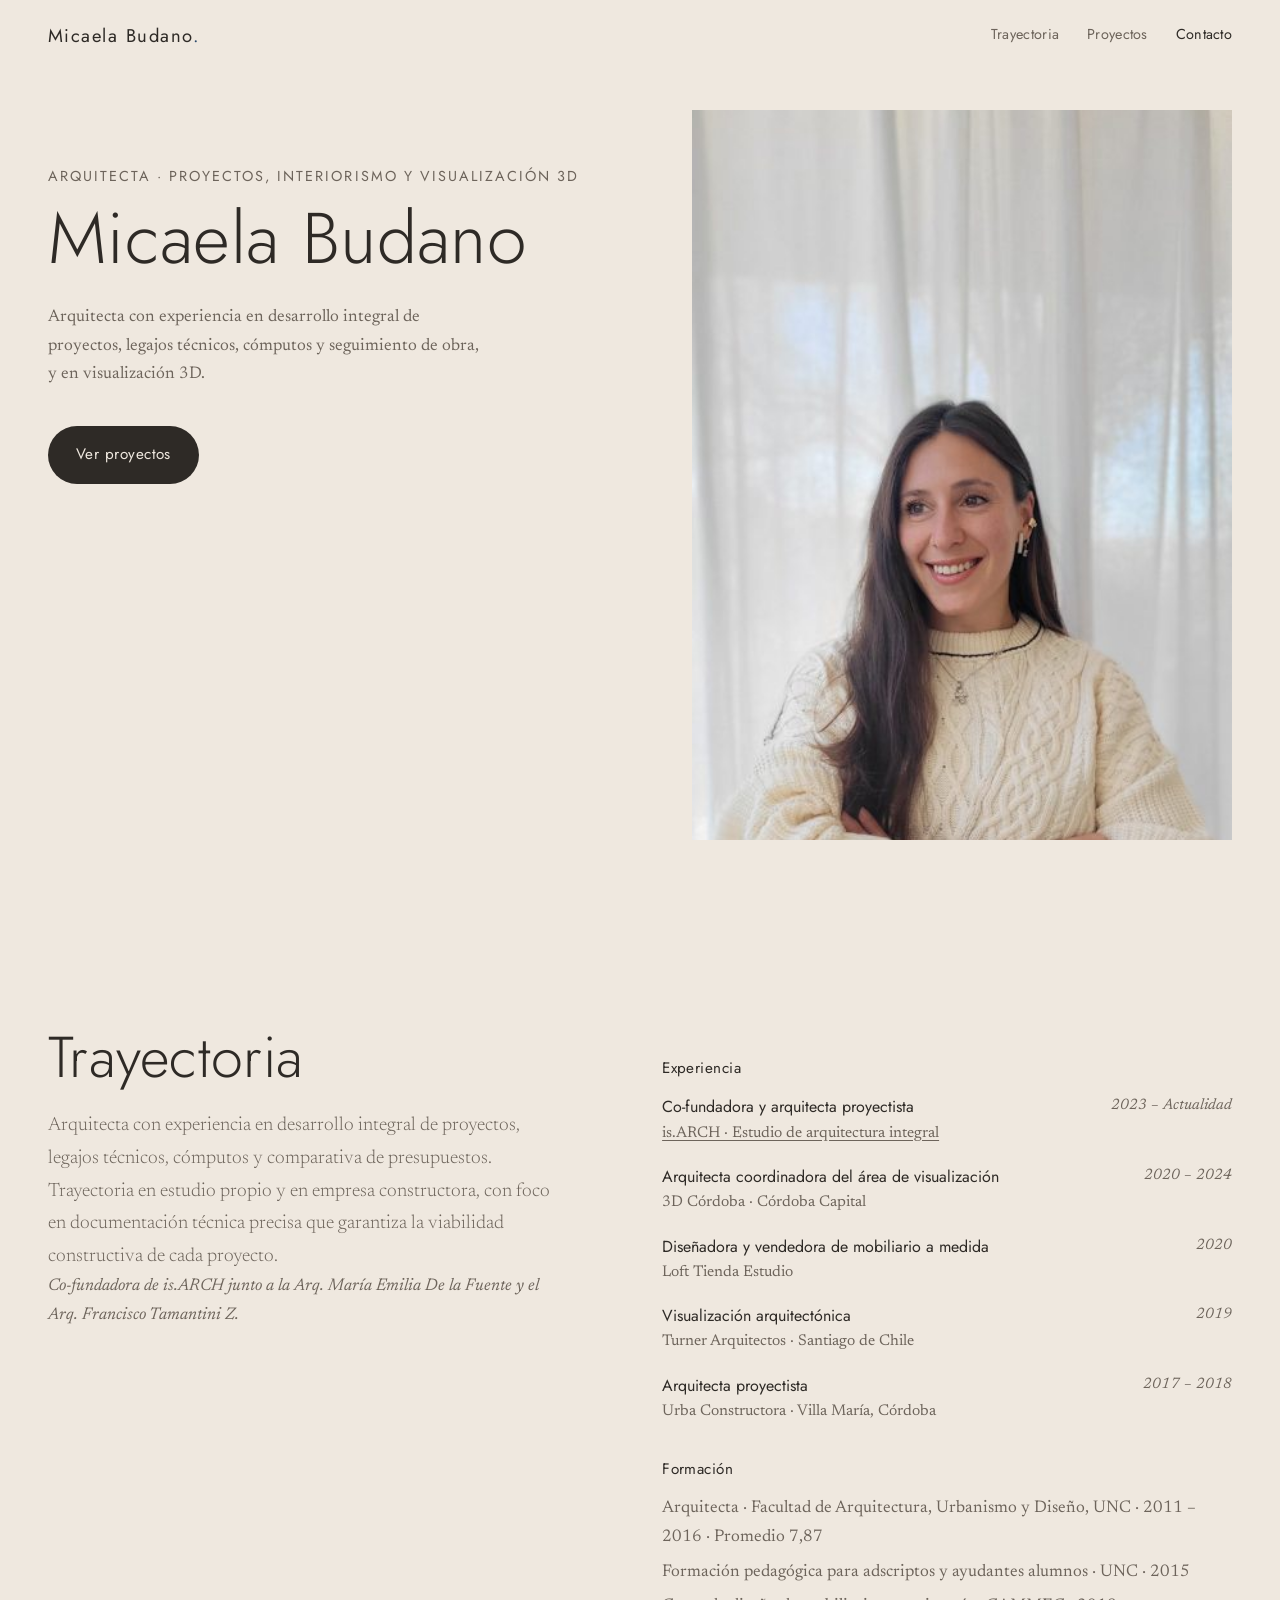
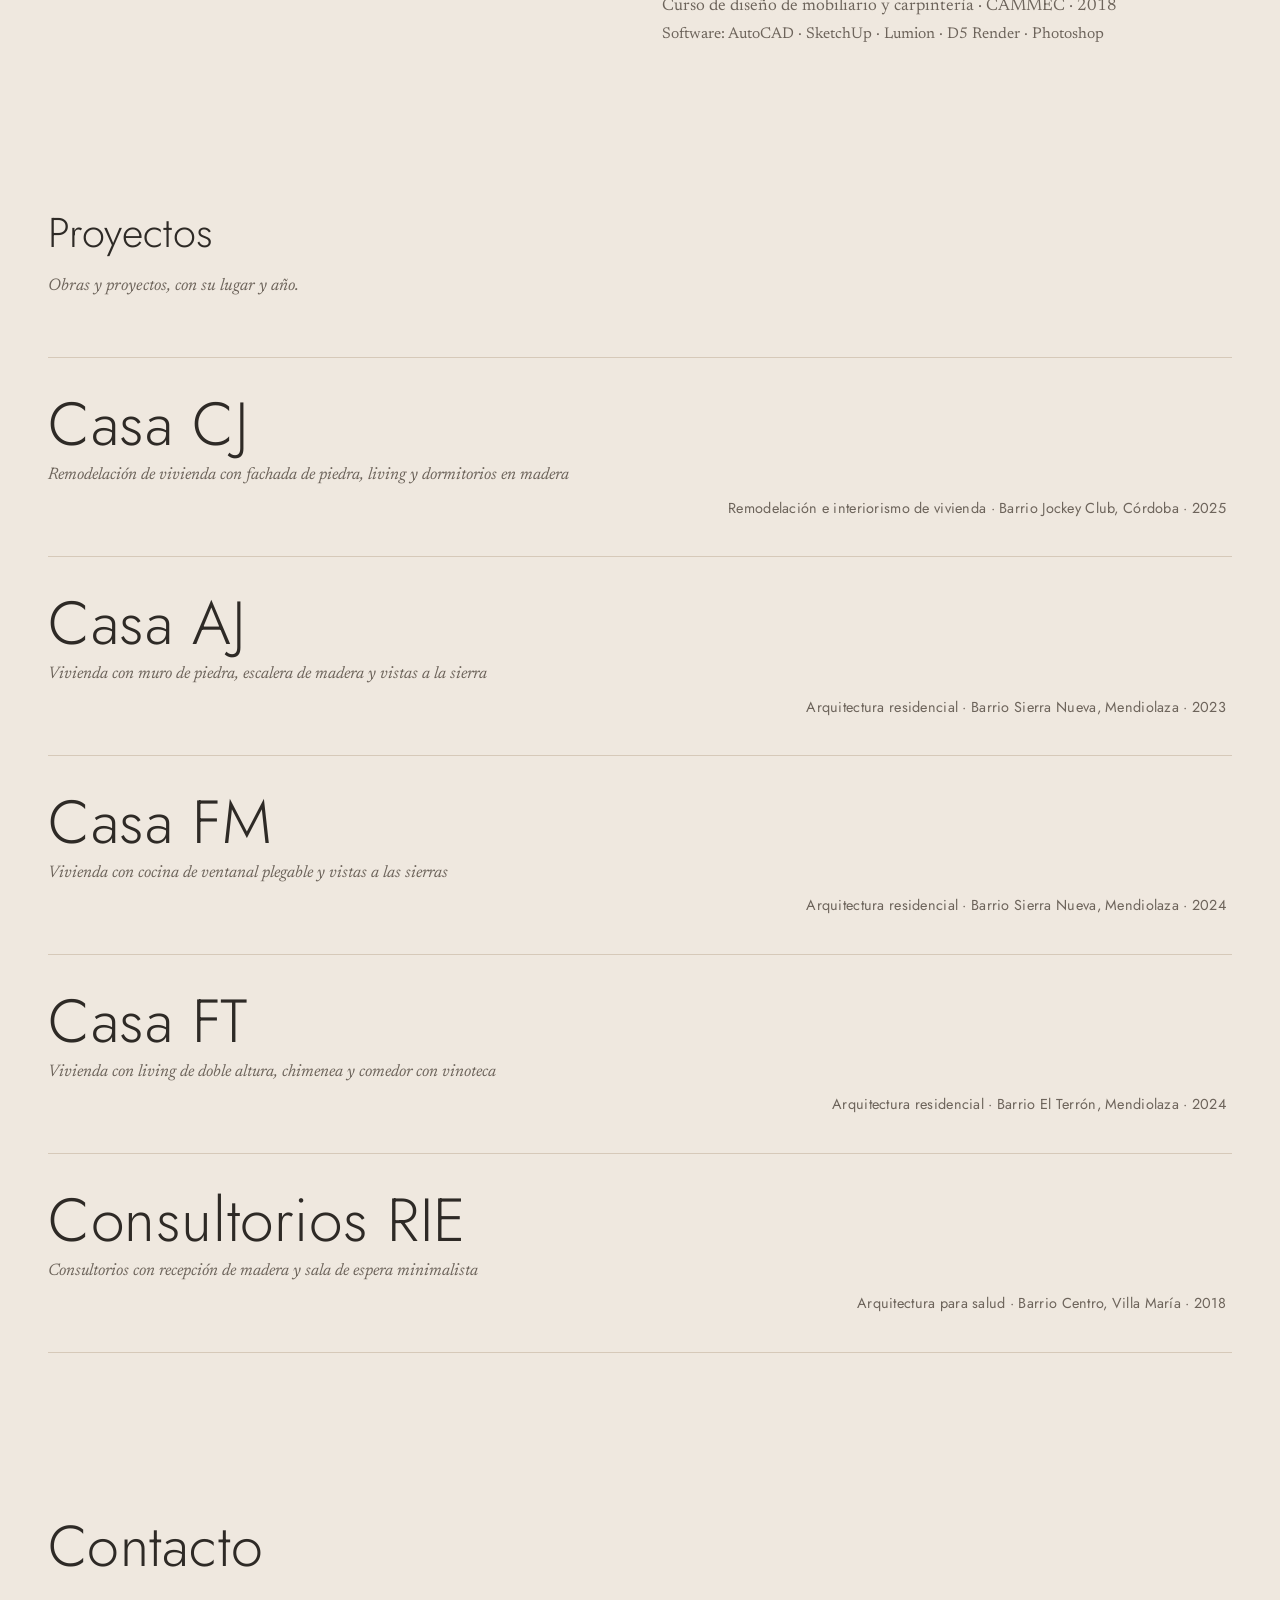
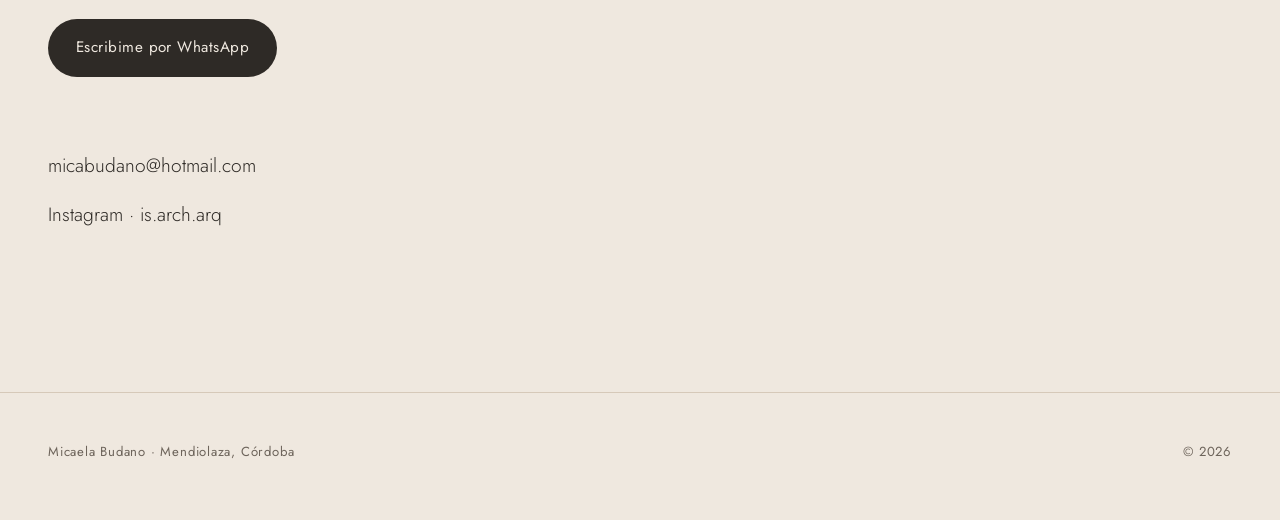
==== index.html @ 32714a8e "Portada: foto más alta y centrada, enlace al estudio en la trayectoria Co-Authored-By: Claude Haiku " ====
<!doctype html>
<html lang="es">
<head>
  <meta charset="utf-8">
  <meta name="viewport" content="width=device-width, initial-scale=1">
  <title>Micaela Budano · Arquitecta en Córdoba</title>
  <meta name="description" content="Micaela Budano, arquitecta en Córdoba. Trayectoria, proyectos, remodelaciones, interiorismo y visualización 3D.">
  <meta property="og:title" content="Micaela Budano · Arquitecta en Córdoba">
  <meta property="og:description" content="Cada lugar tiene algo que decir antes de que lleguemos.">
  <link rel="preconnect" href="https://fonts.googleapis.com">
  <link rel="preconnect" href="https://fonts.gstatic.com" crossorigin>
  <link href="https://fonts.googleapis.com/css2?family=Jost:wght@300;400;500&family=Newsreader:ital,opsz,wght@0,6..72,300;0,6..72,400;1,6..72,300;1,6..72,400&display=swap" rel="stylesheet">
  <link rel="stylesheet" href="css/styles.css?v=6">
</head>
<body>

<a class="skip" href="#inicio">Ir al contenido</a>

<header class="site-header" data-header>
  <a class="wordmark" href="#inicio" aria-label="Micaela Budano, inicio">Micaela Budano</a>
  <nav class="site-nav" aria-label="Principal">
    <a href="#trayectoria">Trayectoria</a>
    <a href="#proyectos">Proyectos</a>
    <a href="#contacto" class="nav-cta">Contacto</a>
  </nav>
</header>

<main id="inicio">

  <!-- ============ Inicio ============ -->
  <section class="hero" aria-labelledby="hero-titulo">
    <div class="hero-copy">
      <p class="hero-rol reveal" data-reveal id="hero-rol"></p>
      <h1 id="hero-titulo" class="hero-title">
        <span class="line"><span id="hero-nombre">Micaela Budano</span></span>
      </h1>
      <p class="hero-bajada reveal" data-reveal id="hero-bajada"></p>
      <a class="btn btn-magnetic reveal" data-reveal href="#proyectos">
        <span>Ver proyectos</span>
      </a>
    </div>
    <figure class="hero-media reveal" data-reveal>
      <img id="hero-img" src="assets/img/equipo/micaela.jpg" alt="Micaela Budano, arquitecta" width="421" height="900">
    </figure>
  </section>

  <!-- ============ Trayectoria ============ -->
  <section id="trayectoria" class="block split" aria-labelledby="t-trayectoria">
    <div class="split-intro reveal" data-reveal>
      <h2 id="t-trayectoria" class="h-display">Trayectoria</h2>
      <p class="lede" id="perfil-bio"></p>
      <p class="block-note" id="perfil-estudio"></p>
    </div>
    <div class="perfil-detalle reveal" data-reveal>
      <h3 class="h-small">Experiencia</h3>
      <ol class="timeline" id="lista-trayectoria"></ol>
      <h3 class="h-small">Formación</h3>
      <ul class="plain-list" id="lista-formacion"></ul>
      <p class="tl-lugar" id="perfil-software"></p>
    </div>
  </section>

  <!-- ============ Proyectos propios  <!-- ============ Proyectos propios ============ -->
  <section id="proyectos" class="block" aria-labelledby="t-proyectos">
    <header class="block-head reveal" data-reveal>
      <h2 id="t-proyectos">Proyectos</h2>
      <p class="block-note">Obras y proyectos, con su lugar y año.</p>
    </header>
    <ul class="project-index" id="indice-proyectos"></ul>
    <div class="cursor-preview" id="cursor-preview" aria-hidden="true"><img alt=""><span class="cp-cap"></span></div>
  </section>

  <!-- ============ En conjunto ============ -->
  <section id="colaboraciones" class="block" aria-labelledby="t-colab">
    <header class="block-head reveal" data-reveal>
      <h2 id="t-colab">Proyectos en conjunto</h2>
      <p class="block-note">Proyectos realizados junto a otros profesionales. Se indica el equipo y el aporte de cada parte.</p>
    </header>
    <ul class="collab-list" id="lista-colab"></ul>
  </section>

  <!-- ============ Contacto ============ -->
  <section id="contacto" class="block contact" aria-labelledby="t-contacto">
    <div class="contact-inner reveal" data-reveal>
      <h2 id="t-contacto" class="h-display"></h2>
      <div class="contact-actions">
        <a class="btn btn-magnetic" id="contacto-wa" href="#" rel="noopener" target="_blank"><span>Escribime por WhatsApp</span></a>
      </div>
      <ul class="contact-links">
        <li><a id="contacto-mail" href="#">micabudano@hotmail.com</a></li>
        <li><a href="https://www.instagram.com/is.arch.arq/" rel="noopener" target="_blank">Instagram · is.arch.arq</a></li>
      </ul>
    </div>
  </section>

</main>

<footer class="site-footer">
  <p class="footer-line">Micaela Budano · Mendiolaza, Córdoba</p>
  <p>© <span id="anio"></span></p>
</footer>

<script src="js/projects.js?v=4"></script>
<script src="js/main.js?v=4"></script>
</body>
</html>
---- css/styles.css ----
/* ==========================================================
   is.ARCH · sitio del estudio
   Referencia: portafolio Canva beige (luz cálida, fotos grandes,
   sans fina y espaciada, textos cortos). Movimiento sobrio: un
   despliegue al cargar, revelados al scrollear, interacciones
   que responden a un clic o al cursor.
   ========================================================== */

:root {
  --arena: #efe8df;
  --arena-2: #e7ddd1;
  --piedra: #d6c9b9;
  --lino: #f7f3ee;
  --tinta: #2e2a26;
  --tinta-suave: #6d645b;
  --azul: #2b4a6b;

  --display: "Jost", "Helvetica Neue", Arial, sans-serif;
  --texto: "Newsreader", Georgia, serif;

  --gutter: clamp(18px, 4vw, 48px);
  --max: 1280px;
  --ease: cubic-bezier(.22, .7, .16, 1);
  --ease-soft: cubic-bezier(.3, .6, .2, 1);
}

*, *::before, *::after { box-sizing: border-box; }
html { scroll-behavior: smooth; -webkit-text-size-adjust: 100%; }

body {
  margin: 0;
  background: var(--arena);
  color: var(--tinta);
  font-family: var(--texto);
  font-size: 1.0625rem;
  line-height: 1.7;
  -webkit-font-smoothing: antialiased;
  overflow-x: hidden;
}

img { display: block; max-width: 100%; height: auto; }
a { color: inherit; }
:focus-visible { outline: 1px solid var(--azul); outline-offset: 4px; }
[hidden] { display: none !important; }
button { font: inherit; color: inherit; background: none; border: 0; padding: 0; cursor: pointer; }

h1, h2, h3, h4 { font-family: var(--display); font-weight: 300; margin: 0; line-height: 1.15; }
p { margin: 0; }

.skip {
  position: absolute; left: -9999px; top: 8px; background: var(--tinta); color: var(--arena);
  padding: 8px 14px; z-index: 100;
}
.skip:focus { left: 8px; }

/* ---------- Cabecera ---------- */
.site-header {
  position: fixed; inset: 0 0 auto 0; z-index: 50;
  display: flex; align-items: center; justify-content: space-between; gap: 24px;
  padding: 20px var(--gutter);
  transition: background-color .5s var(--ease), padding .5s var(--ease), box-shadow .5s var(--ease);
}
.site-header.is-scrolled {
  background: rgba(239, 232, 223, .92);
  backdrop-filter: blur(8px);
  -webkit-backdrop-filter: blur(8px);
  padding-top: 14px; padding-bottom: 14px;
  box-shadow: 0 1px 0 rgba(46, 42, 38, .08);
}
.wordmark {
  font-family: var(--display); font-weight: 400; font-size: 1.15rem;
  letter-spacing: .08em; text-decoration: none;
}
.wordmark::after { content: "."; color: var(--azul); }
.site-nav { display: flex; gap: 28px; align-items: center; }
.site-nav a {
  font-family: var(--display); font-size: .9rem; letter-spacing: .02em;
  text-decoration: none; color: var(--tinta-suave);
  background: linear-gradient(currentColor, currentColor) no-repeat 0 100% / 0 1px;
  transition: background-size .45s var(--ease), color .3s;
  padding-bottom: 2px;
}
.site-nav a:hover { color: var(--tinta); background-size: 100% 1px; }
.site-nav .nav-cta { color: var(--tinta); }

/* ---------- Botones ---------- */
.btn {
  display: inline-flex; align-items: center; gap: 12px;
  font-family: var(--display); font-size: .95rem; letter-spacing: .03em;
  text-decoration: none; padding: 16px 28px; border-radius: 999px;
  background: var(--tinta); color: var(--arena);
  transition: transform .5s var(--ease), background-color .4s, color .4s;
  will-change: transform;
}
.btn:hover { background: var(--azul); }
.btn-ghost { background: transparent; color: var(--tinta); box-shadow: inset 0 0 0 1px var(--tinta); }
.btn-ghost:hover { background: var(--tinta); color: var(--arena); }

/* ---------- Hero ---------- */
.hero {
  min-height: 100vh; min-height: 100svh;
  max-width: var(--max); margin: 0 auto;
  padding: 140px var(--gutter) 64px;
  display: grid; gap: 48px; align-items: center;
}
.hero-title {
  font-size: clamp(2.3rem, 5.6vw, 4.6rem);
  font-weight: 300; letter-spacing: .005em; line-height: 1.08;
  color: var(--tinta);
}
.hero-title .line { display: block; overflow: hidden; padding-bottom: .08em; }
.hero-title .line > span {
  display: inline-block;
  transition: transform 1.3s var(--ease);
}
.js .hero-title .line > span { transform: translate3d(0, 105%, 0); }
.hero-title .line:nth-child(2) > span { transition-delay: .12s; }
.is-loaded .hero-title .line > span { transform: none; }

.hero-sub {
  margin-top: 28px; font-style: italic; font-weight: 300; font-size: 1.2rem; color: var(--azul);
}
.hero-bajada { margin: 20px 0 36px; max-width: 44ch; color: var(--tinta-suave); }

.hero-media { margin: 0; overflow: hidden; }
.hero-media img {
  width: 100%; aspect-ratio: 4 / 5; object-fit: cover; background: var(--piedra);
  transform: scale(1.08);
  transition: transform 2.2s var(--ease-soft);
}
.is-loaded .hero-media img { transform: scale(1); }

/* ---------- Mirada ---------- */
.manifesto {
  max-width: var(--max); margin: 0 auto;
  padding: 140px var(--gutter) 120px;
  display: grid; gap: 40px;
}
.manifesto-kicker {
  font-family: var(--display); font-size: .85rem; letter-spacing: .2em;
  text-transform: uppercase; color: var(--tinta-suave);
}
.manifesto-body { display: grid; gap: 36px; max-width: 980px; }
.m-line {
  font-family: var(--texto); font-weight: 300; font-size: clamp(1.7rem, 3.4vw, 2.7rem);
  line-height: 1.22; color: var(--tinta); max-width: 26ch;
}
.m-line:nth-child(5) { font-size: clamp(1.15rem, 1.8vw, 1.4rem); max-width: 56ch; line-height: 1.6; }
.m-line:nth-child(even) { margin-left: clamp(0px, 10vw, 180px); color: var(--tinta-suave); font-style: italic; }
.m-close { color: var(--azul) !important; margin-left: 0 !important; font-style: normal !important; }

/* ---------- Bloques ---------- */
.block {
  max-width: var(--max); margin: 0 auto;
  padding: 120px var(--gutter) 40px;
}
.block-head { margin-bottom: 56px; display: grid; gap: 16px; }
.block-head h2 {
  font-size: clamp(1.9rem, 3.4vw, 2.6rem); font-weight: 300; letter-spacing: .01em;
}
.block-note { font-style: italic; color: var(--tinta-suave); max-width: 52ch; }

.h-display { font-size: clamp(2.2rem, 4.6vw, 3.6rem); font-weight: 300; letter-spacing: .005em; color: var(--tinta); }
.h-card { font-size: 1.4rem; font-weight: 400; letter-spacing: .01em; }
.h-small { font-size: .95rem; font-weight: 400; letter-spacing: .03em; margin: 0 0 10px; }
.lede { font-size: 1.2rem; font-weight: 300; color: var(--tinta-suave); max-width: 46ch; margin-top: 20px; }
.meta { font-style: italic; font-size: .95rem; color: var(--tinta-suave); margin-top: 6px; }
.sub-italic { font-style: italic; color: var(--tinta-suave); margin-top: 6px; }
.text-link {
  display: inline-block; margin-top: 14px; font-family: var(--display); font-size: .92rem;
  text-decoration: none; color: var(--azul);
  background: linear-gradient(currentColor, currentColor) no-repeat 0 100% / 100% 1px;
  padding-bottom: 2px;
}

/* ---------- Índice de proyectos ---------- */
.project-index { list-style: none; margin: 0; padding: 0; border-top: 1px solid var(--piedra); }
.project-index > li { border-bottom: 1px solid var(--piedra); }
.index-row {
  display: grid; grid-template-columns: 1fr; gap: 6px;
  padding: 36px 0; text-decoration: none; position: relative;
}
.index-title {
  font-family: var(--display); font-weight: 300; font-size: clamp(2rem, 5vw, 3.8rem);
  letter-spacing: .01em; line-height: 1;
  transition: transform .6s var(--ease), color .4s;
}
.index-sub { font-style: italic; color: var(--tinta-suave); font-size: 1.05rem; }
.index-meta { font-size: .9rem; color: var(--tinta-suave); font-family: var(--display); letter-spacing: .02em; }
.index-row:hover .index-title { transform: translateX(14px); color: var(--azul); }

/* Vista previa que sigue al cursor (solo escritorio) */
.cursor-preview {
  position: fixed; left: 0; top: 0; width: 320px; aspect-ratio: 4 / 5;
  pointer-events: none; z-index: 40; overflow: hidden;
  opacity: 0; transform: translate3d(0, 0, 0);
  transition: opacity .35s var(--ease);
}
.cursor-preview img { width: 100%; height: 100%; object-fit: cover; }
.cursor-preview.is-on { opacity: 1; }
@media (hover: none), (pointer: coarse) { .cursor-preview { display: none; } }

/* ---------- En conjunto ---------- */
.collab-list { list-style: none; margin: 0; padding: 0; display: grid; gap: 72px; }
.collab { display: grid; gap: 28px; align-items: center; }
.collab-fig { margin: 0; overflow: hidden; }
.collab-fig img {
  width: 100%; aspect-ratio: 4 / 3; object-fit: cover; background: var(--piedra);
  transition: transform 1.4s var(--ease);
}
.collab:hover .collab-fig img { transform: scale(1.03); }
.collab-team { margin-top: 18px; }
.collab-role { margin-top: 6px; font-style: italic; color: var(--tinta-suave); }

/* ---------- Servicios (acordeón) ---------- */
.accordion { list-style: none; margin: 0; padding: 0; border-top: 1px solid var(--piedra); }
.acc { border-bottom: 1px solid var(--piedra); }
.acc-btn {
  width: 100%; display: flex; align-items: center; justify-content: space-between; gap: 24px;
  padding: 28px 0; text-align: left;
}
.acc-title {
  font-family: var(--display); font-weight: 300; font-size: clamp(1.4rem, 2.6vw, 2rem);
  letter-spacing: .01em; transition: color .4s, transform .6s var(--ease);
}
.acc-btn:hover .acc-title { color: var(--azul); transform: translateX(8px); }
.acc-icon { position: relative; width: 22px; height: 22px; flex: 0 0 auto; }
.acc-icon::before, .acc-icon::after {
  content: ""; position: absolute; left: 50%; top: 50%; width: 16px; height: 1px; background: var(--tinta);
  transform: translate(-50%, -50%);
  transition: transform .5s var(--ease);
}
.acc-icon::after { transform: translate(-50%, -50%) rotate(90deg); }
.acc.is-open .acc-icon::after { transform: translate(-50%, -50%) rotate(0deg); }
.acc-panel { padding: 0 0 34px; max-width: 62ch; animation: fadeUp .6s var(--ease) both; }
.acc-panel p { color: var(--tinta); }

@keyframes fadeUp { from { opacity: 0; transform: translateY(10px); } to { opacity: 1; transform: none; } }

/* ---------- Interiorismo y paisajismo (split + stepper) ---------- */
.split {
  display: grid; gap: 64px; align-items: start;
}
.int-vision { margin-top: 48px; max-width: 48ch; }
.int-vision p { color: var(--tinta-suave); margin-top: 8px; }
.modalidades { list-style: none; margin: 48px 0 0; padding: 0; display: grid; gap: 36px; }
.modalidades li { padding-top: 22px; border-top: 1px solid var(--piedra); }
.mod-tipo { font-family: var(--display); font-size: .82rem; letter-spacing: .08em; color: var(--azul); margin-bottom: 8px; }
.modalidades p:not(.mod-tipo) { color: var(--tinta-suave); margin-top: 8px; max-width: 52ch; }

.stepper { position: relative; }
.stepper-list { list-style: none; margin: 0 0 40px; padding: 0; display: grid; gap: 4px; }
.stepper-btn {
  width: 100%; display: flex; align-items: baseline; gap: 18px; text-align: left;
  padding: 16px 0; border-bottom: 1px solid var(--piedra);
  font-family: var(--display); font-weight: 300; font-size: 1.25rem; color: var(--tinta-suave);
  transition: color .4s, padding-left .6s var(--ease);
}
.stepper-btn:hover { color: var(--tinta); padding-left: 10px; }
.stepper-btn[aria-pressed="true"] { color: var(--tinta); padding-left: 14px; }
.stepper-n { font-size: .8rem; letter-spacing: .08em; color: var(--azul); min-width: 22px; }
.stepper-panel {
  min-height: 220px; padding: 36px; background: var(--lino);
  transition: opacity .5s var(--ease), transform .7s var(--ease);
}
.js .stepper-panel { opacity: 0; transform: translateY(12px); }
.js .stepper-panel.is-in { opacity: 1; transform: none; }
.stepper-panel .step-tag { font-family: var(--display); font-size: .82rem; letter-spacing: .08em; color: var(--azul); margin-bottom: 14px; }
.stepper-panel h3 { margin-bottom: 14px; }
.stepper-panel p:last-child { color: var(--tinta-suave); max-width: 52ch; }

/* ---------- Proceso ---------- */
.process { list-style: none; margin: 0; padding: 0; display: grid; gap: 0; counter-reset: none; }
.step {
  display: grid; grid-template-columns: 90px 1fr; gap: 24px;
  padding: 44px 0; border-top: 1px solid var(--piedra);
}
.step:last-child { border-bottom: 1px solid var(--piedra); }
.step-n { font-family: var(--display); font-size: 1rem; letter-spacing: .06em; color: var(--azul); padding-top: 6px; }
.step-tag { font-family: var(--display); font-size: .82rem; letter-spacing: .08em; color: var(--tinta-suave); margin-bottom: 10px; }
.step h3 { margin-bottom: 14px; }
.step p:last-child { color: var(--tinta-suave); max-width: 60ch; }

/* ---------- Equipo ---------- */
.team { list-style: none; margin: 0; padding: 0; display: grid; gap: 0; border-top: 1px solid var(--piedra); }
.member { border-bottom: 1px solid var(--piedra); }
.member-card summary {
  list-style: none; cursor: pointer; display: grid; gap: 6px;
  padding: 36px 0; position: relative; padding-right: 48px;
}
.member-card summary::-webkit-details-marker { display: none; }
.member-card summary::after {
  content: ""; position: absolute; right: 6px; top: 50%; width: 14px; height: 14px;
  background:
    linear-gradient(var(--tinta), var(--tinta)) center / 14px 1px no-repeat,
    linear-gradient(var(--tinta), var(--tinta)) center / 1px 14px no-repeat;
  transform: translateY(-50%);
  transition: transform .5s var(--ease);
}
.member-card[open] summary::after { transform: translateY(-50%) rotate(45deg); }
.member-card summary:hover .member-name { color: var(--azul); }
.member-name { font-family: var(--display); font-weight: 300; font-size: clamp(1.5rem, 3vw, 2.2rem); transition: color .4s; }
.member-rol { font-style: italic; color: var(--tinta-suave); max-width: 60ch; }
.member-detail { padding: 0 0 40px; max-width: 70ch; display: grid; gap: 18px; animation: fadeUp .6s var(--ease) both; }
.team-bio { color: var(--tinta); }
.plain-list { list-style: none; margin: 0; padding: 0; display: grid; gap: 6px; color: var(--tinta-suave); }
.timeline { list-style: none; margin: 0; padding: 0; display: grid; gap: 16px; }
.tl-head { display: flex; justify-content: space-between; gap: 16px; flex-wrap: wrap; }
.tl-cargo { font-family: var(--display); font-size: 1rem; font-weight: 400; }
.tl-periodo { font-style: italic; color: var(--tinta-suave); font-size: .95rem; }
.tl-lugar { color: var(--tinta-suave); font-size: .97rem; }

/* ---------- Contacto ---------- */
.contact { padding-bottom: 80px; }
.contact-inner { display: grid; gap: 24px; max-width: 760px; }
.contact-actions { display: flex; gap: 14px; flex-wrap: wrap; margin-top: 16px; }
.contact-links { list-style: none; margin: 48px 0 0; padding: 0; display: grid; gap: 14px; }
.contact-links a {
  font-family: var(--display); font-size: 1.2rem; font-weight: 300; text-decoration: none;
  background: linear-gradient(currentColor, currentColor) no-repeat 0 100% / 0 1px;
  transition: background-size .5s var(--ease), color .3s;
}
.contact-links a:hover { color: var(--azul); background-size: 100% 1px; }
.contact-foot { color: var(--tinta-suave); font-style: italic; margin-top: 16px; }

/* ---------- Pie ---------- */
.site-footer {
  max-width: var(--max); margin: 80px auto 0; padding: 48px var(--gutter) 56px;
  border-top: 1px solid var(--piedra);
  display: flex; justify-content: space-between; flex-wrap: wrap; gap: 12px;
}
.site-footer p { font-family: var(--display); font-size: .82rem; letter-spacing: .06em; color: var(--tinta-suave); }

/* ---------- Página de proyecto ---------- */
.project-page main { max-width: var(--max); margin: 0 auto; }
.project-head { padding: 160px var(--gutter) 40px; display: grid; gap: 14px; }
.project-kicker { font-family: var(--display); font-size: .85rem; letter-spacing: .08em; color: var(--azul); }
.project-title { font-family: var(--display); font-weight: 300; font-size: clamp(2.8rem, 8vw, 6.4rem); letter-spacing: .005em; line-height: 1; }
.project-sub { font-style: italic; font-size: clamp(1.2rem, 2.2vw, 1.6rem); color: var(--tinta-suave); }

.project-facts {
  margin: 0; padding: 28px var(--gutter); display: grid; gap: 22px 40px;
  grid-template-columns: repeat(auto-fit, minmax(180px, 1fr));
  border-top: 1px solid var(--piedra); border-bottom: 1px solid var(--piedra);
}
.project-facts dt { font-family: var(--display); font-size: .8rem; letter-spacing: .08em; color: var(--tinta-suave); margin-bottom: 6px; }
.project-facts dd { margin: 0; font-size: 1.05rem; }

.project-hero { margin: 0; overflow: hidden; position: relative; }
.project-hero img {
  width: 100%; aspect-ratio: 16 / 9; object-fit: cover; background: var(--piedra);
  transform: scale(1.06); will-change: transform;
}
.project-hero figcaption {
  position: absolute; left: var(--gutter); bottom: 18px; font-family: var(--display); font-size: .8rem;
  letter-spacing: .06em; color: var(--arena); background: rgba(46, 42, 38, .55); padding: 6px 12px;
}

.project-lede {
  font-style: italic; font-weight: 300; font-size: clamp(1.3rem, 2.4vw, 1.8rem); line-height: 1.4;
  max-width: 40ch; margin: 80px var(--gutter) 40px;
}
.project-body { display: grid; gap: 22px; max-width: 64ch; margin: 0 var(--gutter); }
.project-body p { color: var(--tinta); }

.gallery-caption { font-family: var(--display); font-size: .82rem; letter-spacing: .06em; color: var(--tinta-suave); margin: 96px var(--gutter) 0; }
.gallery {
  display: grid; gap: 18px; padding: 0 var(--gutter); margin-top: 24px;
  grid-template-columns: 1fr;
}
.gallery figure { margin: 0; overflow: hidden; }
.gallery img { width: 100%; height: auto; object-fit: cover; background: var(--piedra); transition: transform 1.4s var(--ease); }
.gallery figure:hover img { transform: scale(1.02); }

.before-after, .plans { padding-top: 96px; }
.before-after h2, .plans h2 { padding: 0 var(--gutter) 18px; font-size: 1.2rem; letter-spacing: .08em; }
.gallery-plans { background: var(--lino); padding: 18px; }
.gallery-plans img { object-fit: contain; background: transparent; }

.next-project {
  display: grid; gap: 8px; margin: 120px var(--gutter) 0; padding: 48px 0;
  border-top: 1px solid var(--piedra); text-decoration: none;
}
.next-label { font-family: var(--display); font-size: .82rem; letter-spacing: .08em; color: var(--tinta-suave); }
.next-title { font-family: var(--display); font-weight: 300; font-size: clamp(2.2rem, 6vw, 4.5rem); transition: color .4s, transform .6s var(--ease); }
.next-project:hover .next-title { color: var(--azul); transform: translateX(12px); }

.project-status { padding: 200px var(--gutter); font-style: italic; text-align: center; }

/* ---------- Revelados (solo si hay JS) ---------- */
.js [data-reveal] {
  opacity: 0; transform: translate3d(0, 28px, 0);
  transition: opacity 1.1s var(--ease), transform 1.2s var(--ease);
}
.js [data-reveal].is-in { opacity: 1; transform: none; }
.js .manifesto .m-line[data-reveal] { transition-duration: 1.4s; }
.js .project-index > li[data-reveal] { transition-delay: calc(var(--i, 0) * 80ms); }

/* ---------- Antes y después (comparador) ---------- */
.before-after .ba-hint { font-style: italic; color: var(--tinta-suave); padding: 0 var(--gutter) 24px; font-size: .95rem; }
.ba-list { display: grid; gap: 56px; padding: 0 var(--gutter); }
.ba-sub { margin-top: 96px; }
.gallery-original img { filter: saturate(.75); }
.ba-tag { font-family: var(--display); font-size: .82rem; letter-spacing: .08em; color: var(--tinta-suave); margin-bottom: 12px; }
.compare {
  position: relative; margin: 0; overflow: hidden; aspect-ratio: 4 / 5;
  background: var(--piedra); user-select: none; -webkit-user-select: none;
}
.compare img { position: absolute; inset: 0; width: 100%; height: 100%; object-fit: cover; }
.compare .cmp-before { clip-path: inset(0 calc(100% - var(--pos)) 0 0); }
.compare .cmp-handle {
  position: absolute; top: 0; bottom: 0; left: var(--pos); width: 1px; background: var(--arena);
  box-shadow: 0 0 0 .5px rgba(46, 42, 38, .25); pointer-events: none; z-index: 2;
}
.compare .cmp-handle::after {
  content: ""; position: absolute; top: 50%; left: 50%; width: 42px; height: 42px; border-radius: 50%;
  transform: translate(-50%, -50%); background: var(--arena);
  box-shadow: 0 6px 20px rgba(46, 42, 38, .18);
  background-image:
    linear-gradient(var(--tinta), var(--tinta)) 15px 50% / 1px 10px no-repeat,
    linear-gradient(var(--tinta), var(--tinta)) 26px 50% / 1px 10px no-repeat;
  background-repeat: no-repeat;
}
.compare .cmp-label {
  position: absolute; top: 16px; z-index: 2; font-family: var(--display); font-size: .75rem;
  letter-spacing: .1em; text-transform: uppercase; color: var(--arena);
  background: rgba(46, 42, 38, .45); padding: 6px 10px;
}
.compare .cmp-l { left: 16px; }
.compare .cmp-r { right: 16px; }
.compare .cmp-range {
  position: absolute; inset: 0; width: 100%; height: 100%; margin: 0; opacity: 0;
  cursor: ew-resize; z-index: 3; -webkit-appearance: none; appearance: none;
}
.compare:focus-within .cmp-handle::after { outline: 1px solid var(--azul); outline-offset: 4px; }
@media (min-width: 760px) {
  .ba-list { grid-template-columns: 1fr 1fr; gap: 64px 40px; }
  .compare { aspect-ratio: 4 / 5; }
}

/* ---------- Tablet y escritorio ---------- */
@media (min-width: 760px) {
  .hero { grid-template-columns: 1.05fr .95fr; padding-top: 160px; }
  .split { grid-template-columns: 1fr 1.1fr; gap: 96px; }
  .split-flip .split-intro { order: 2; }
  .collab { grid-template-columns: 1.2fr 1fr; }
  .gallery { grid-template-columns: repeat(2, 1fr); }
  .gallery figure:first-child { grid-column: 1 / -1; }
  .index-row { grid-template-columns: 1fr auto; align-items: baseline; }
  .index-meta { text-align: right; }
  .index-sub { grid-column: 1 / -1; }
  .step { grid-template-columns: 120px 1fr; }
  .member-card summary { grid-template-columns: 1fr 1fr; align-items: baseline; gap: 24px; }
  .member-rol { text-align: right; }
}
@media (min-width: 1000px) {
  .gallery { grid-template-columns: repeat(3, 1fr); }
  .gallery figure:first-child { grid-column: 1 / span 2; }
}

/* ---------- Celular ---------- */
@media (max-width: 559px) {
  .site-nav a:not(.nav-cta) { display: none; }
  .hero { padding-top: 120px; min-height: auto; }
  .manifesto { padding-top: 100px; }
  .block { padding-top: 96px; }
  .step { grid-template-columns: 1fr; gap: 8px; }
  .step-n { padding-top: 0; }
  .stepper-panel { padding: 24px; }
}

/* ---------- Movimiento reducido ---------- */
@media (prefers-reduced-motion: reduce) {
  html { scroll-behavior: auto; }
  *, *::before, *::after { transition: none !important; animation: none !important; }
  .js [data-reveal] { opacity: 1; transform: none; }
  .hero-title .line > span { transform: none; }
  .hero-media img, .project-hero img { transform: none; }
}

/* Equipo: foto chica, sin protagonismo */
.member-foto { width: 48px; height: 48px; border-radius: 50%; object-fit: cover; flex: none; margin-right: 1rem; }
.member-card summary { display: flex; align-items: center; }

/* Antes y después: nota de vistas generales */
.before-after .ba-note { color: var(--tinta-suave); font-size: .95rem; margin: .25rem 0 1.25rem; padding: 0 var(--gutter); max-width: 62ch; }

/* Antes y después: la fachada ocupa el ancho completo */
.ba-item--feature { grid-column: 1 / -1; }
@media (min-width: 760px) { .compare--wide { aspect-ratio: 16 / 9; } }

/* Portada centrada en Micaela */
.hero-rol { font-family: var(--f-display, "Jost", sans-serif); font-size: .9rem; letter-spacing: .14em; text-transform: uppercase; color: var(--tinta-suave); margin-bottom: .75rem; }
.perfil-detalle .h-small { margin: 2.25rem 0 1rem; }
.perfil-detalle .timeline { margin-bottom: 0; }

/* Vista previa al pasar el mouse: marco y nombre del proyecto */
.cursor-preview { padding: 8px 8px 10px; background: var(--lino); border: 1px solid var(--piedra); box-shadow: 0 18px 40px rgba(46, 42, 38, .16); }
.cursor-preview img { display: block; width: 280px; height: auto; aspect-ratio: 4 / 3; object-fit: cover; }
.cp-cap { display: block; margin-top: 8px; font-size: .8rem; letter-spacing: .04em; color: var(--tinta-suave); }
.cursor-preview { height: auto; min-height: 0; }

/* Portada: la foto sube y la persona queda centrada con aire arriba */
@media (min-width: 760px) {
  .hero { align-items: start; padding-top: 110px; }
  .hero-copy { padding-top: 6vh; }
  .hero-media img { height: calc(100svh - 170px); width: auto; max-width: 100%; aspect-ratio: 4 / 5; object-fit: cover; object-position: 50% 15%; margin-left: auto; }
}
/* Enlace al estudio dentro de la trayectoria */
.tl-lugar a { text-decoration: underline; text-underline-offset: 3px; color: inherit; }
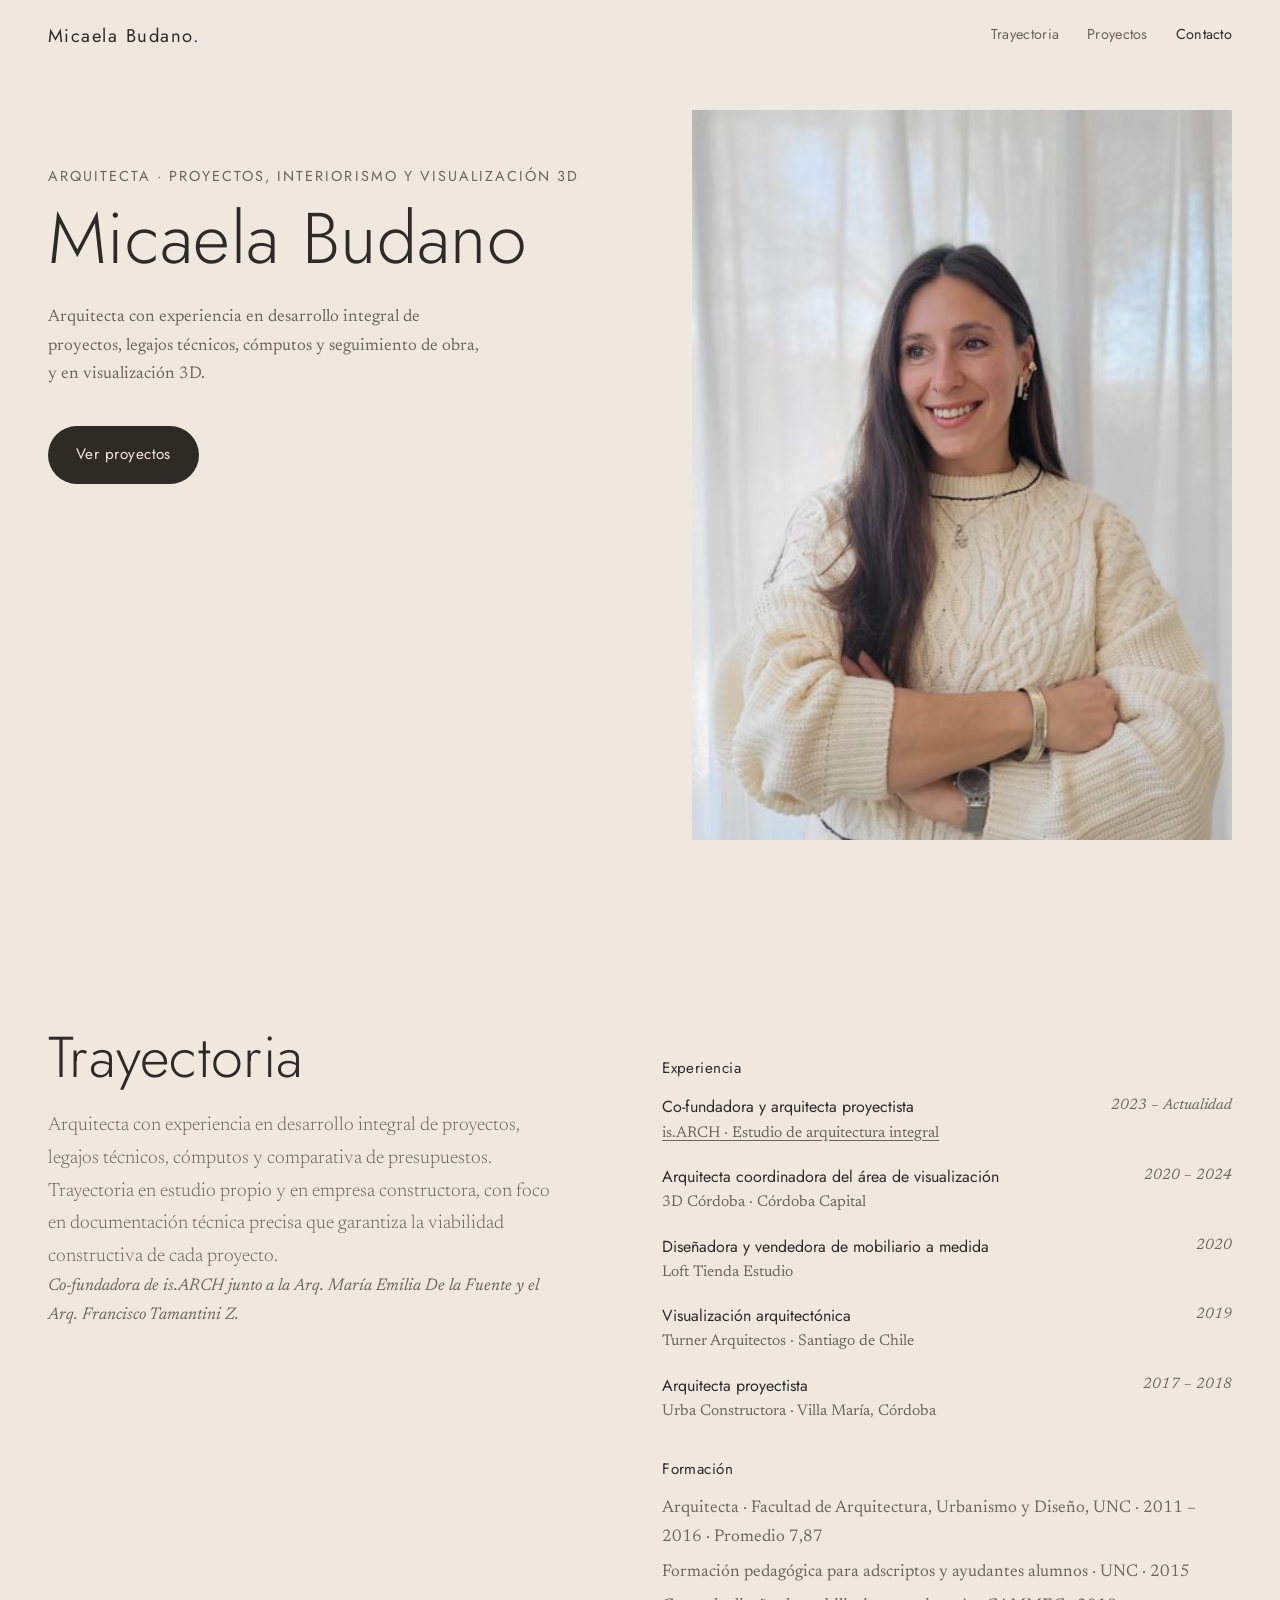
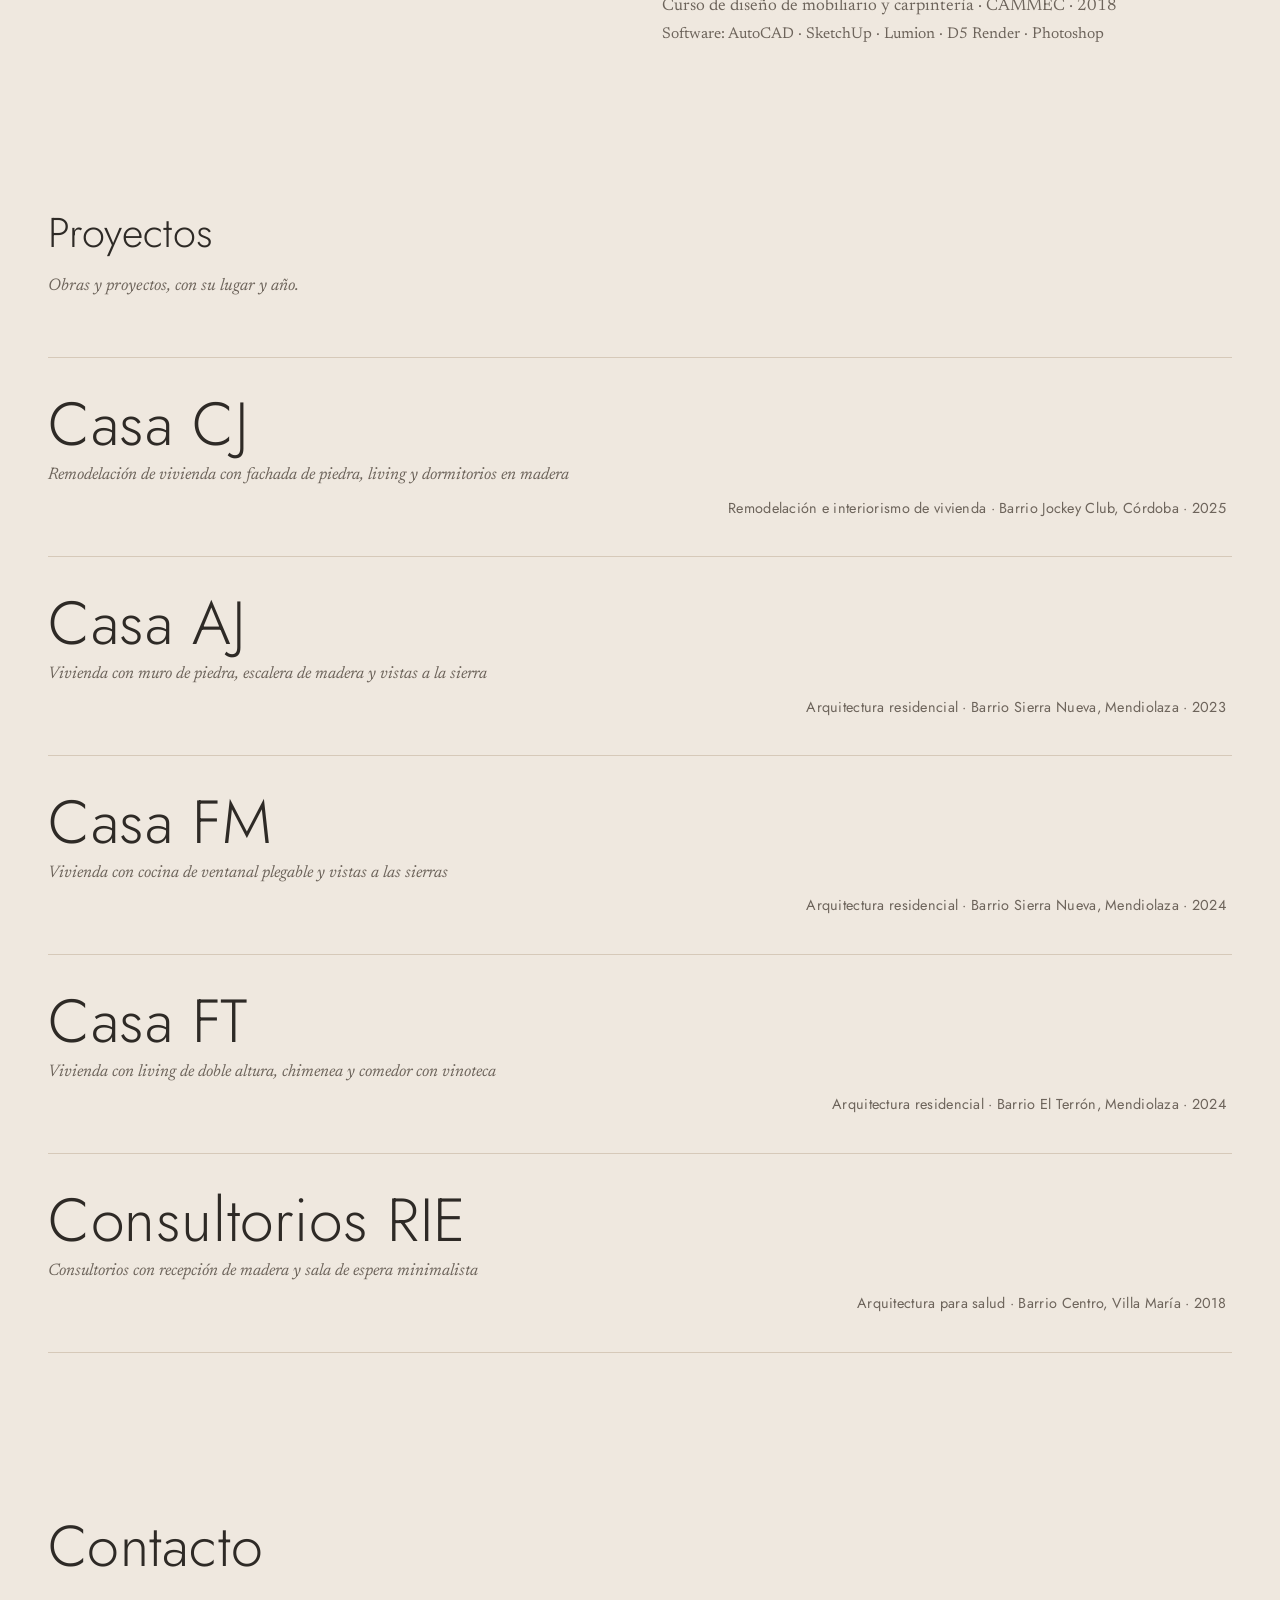
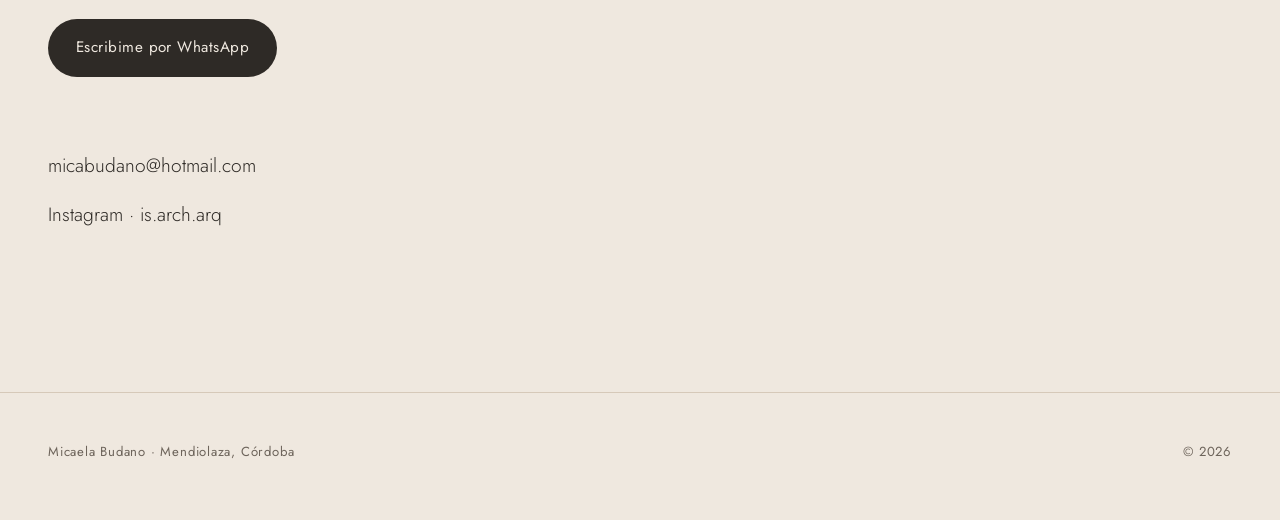
==== commit a289cf45: "Portada: encuadre de la foto más arriba, persona en el tercio superior Co-Authored-By: Claude Haiku " ====
--- a/index.html
+++ b/index.html
@@ -10,7 +10,7 @@
   <link rel="preconnect" href="https://fonts.googleapis.com">
   <link rel="preconnect" href="https://fonts.gstatic.com" crossorigin>
   <link href="https://fonts.googleapis.com/css2?family=Jost:wght@300;400;500&family=Newsreader:ital,opsz,wght@0,6..72,300;0,6..72,400;1,6..72,300;1,6..72,400&display=swap" rel="stylesheet">
-  <link rel="stylesheet" href="css/styles.css?v=6">
+  <link rel="stylesheet" href="css/styles.css?v=7">
 </head>
 <body>
 
--- a/css/styles.css
+++ b/css/styles.css
@@ -504,7 +504,7 @@
 @media (min-width: 760px) {
   .hero { align-items: start; padding-top: 110px; }
   .hero-copy { padding-top: 6vh; }
-  .hero-media img { height: calc(100svh - 170px); width: auto; max-width: 100%; aspect-ratio: 4 / 5; object-fit: cover; object-position: 50% 15%; margin-left: auto; }
+  .hero-media img { height: calc(100svh - 170px); width: auto; max-width: 100%; aspect-ratio: 4 / 5; object-fit: cover; object-position: 50% 52%; margin-left: auto; }
 }
 /* Enlace al estudio dentro de la trayectoria */
 .tl-lugar a { text-decoration: underline; text-underline-offset: 3px; color: inherit; }
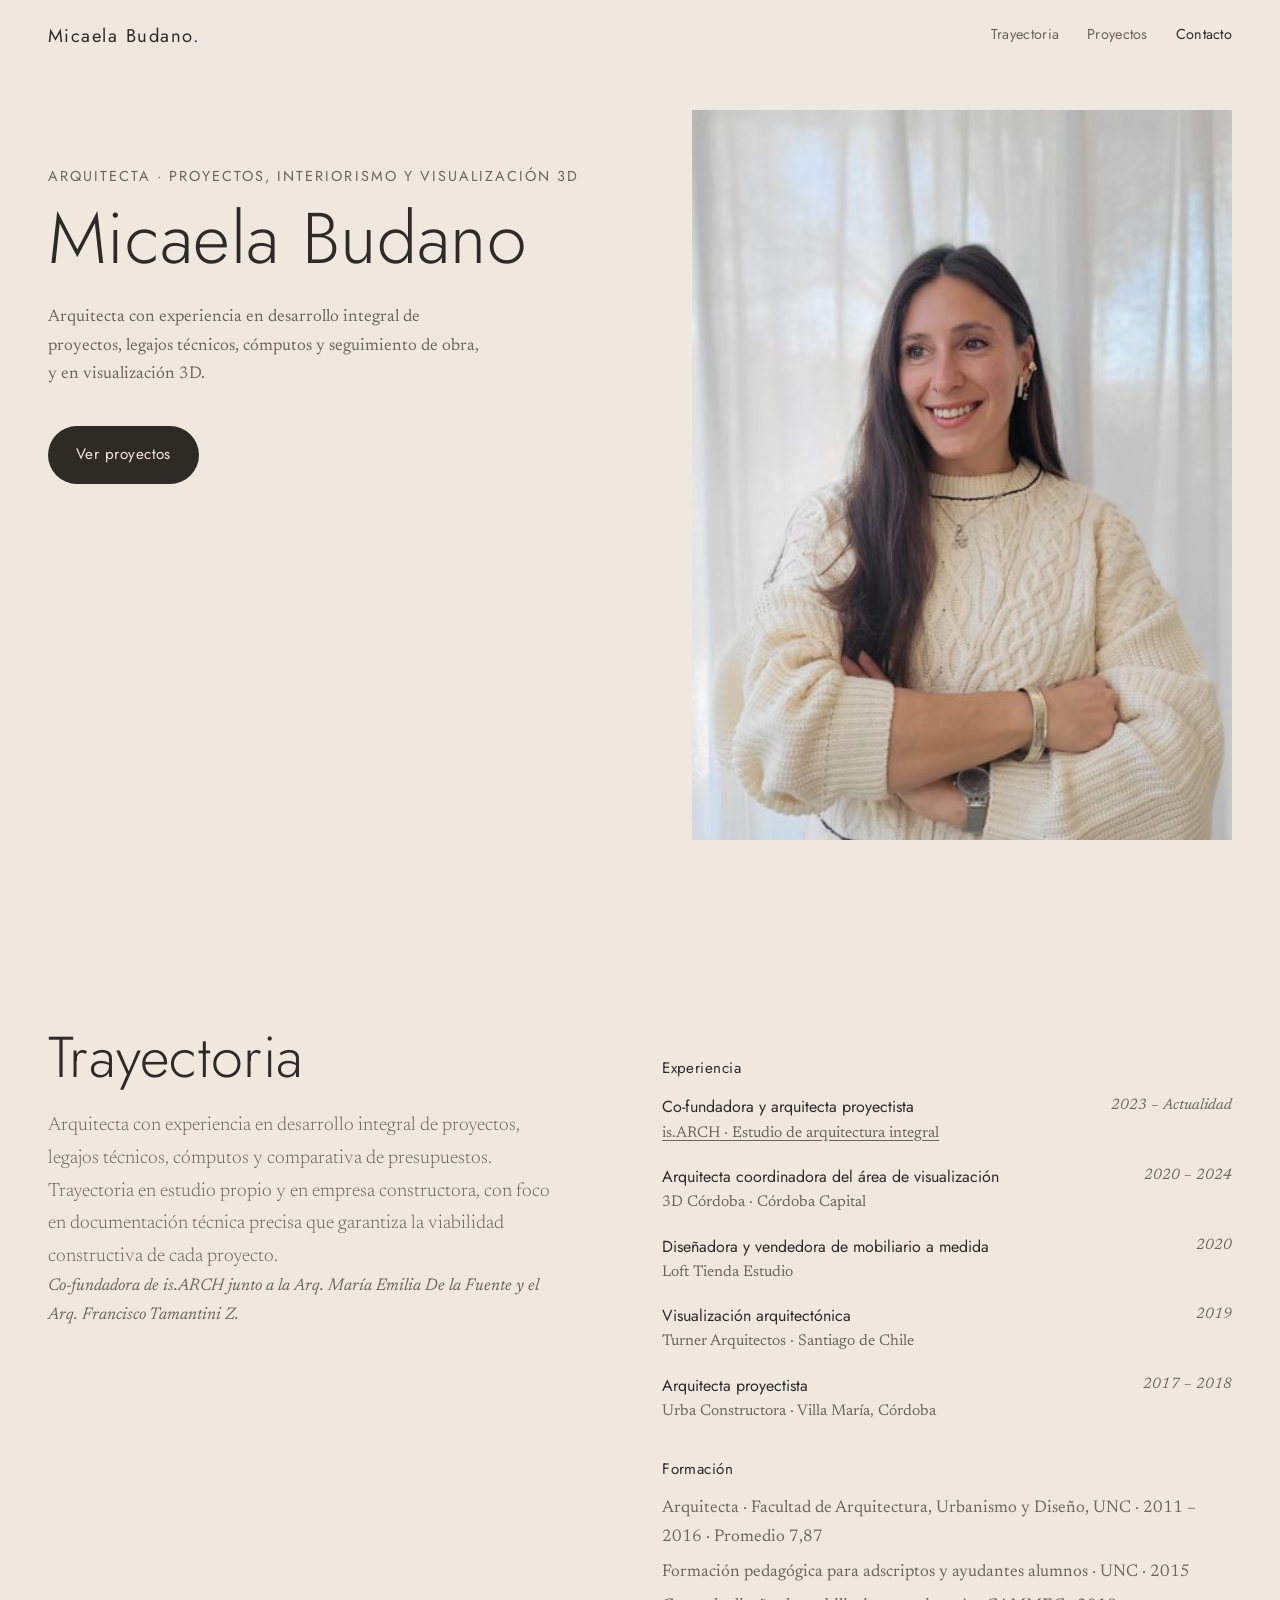
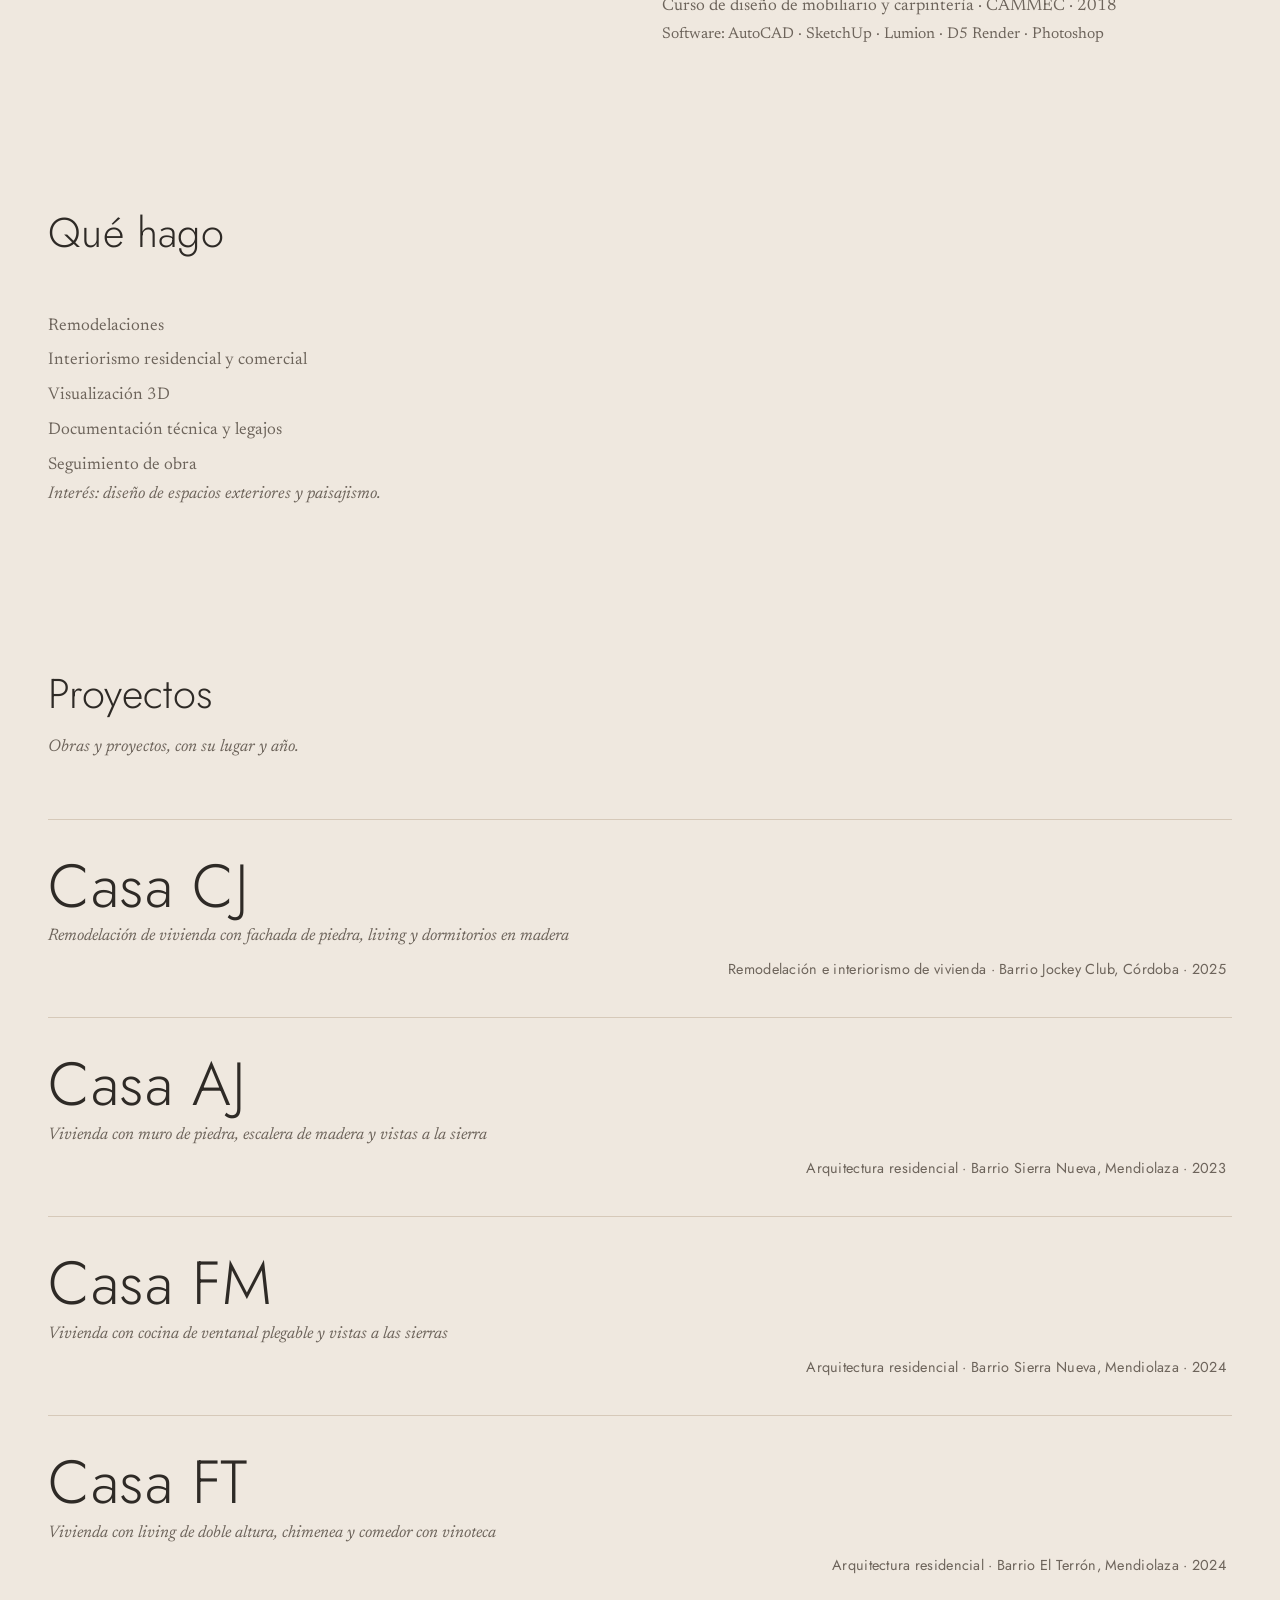
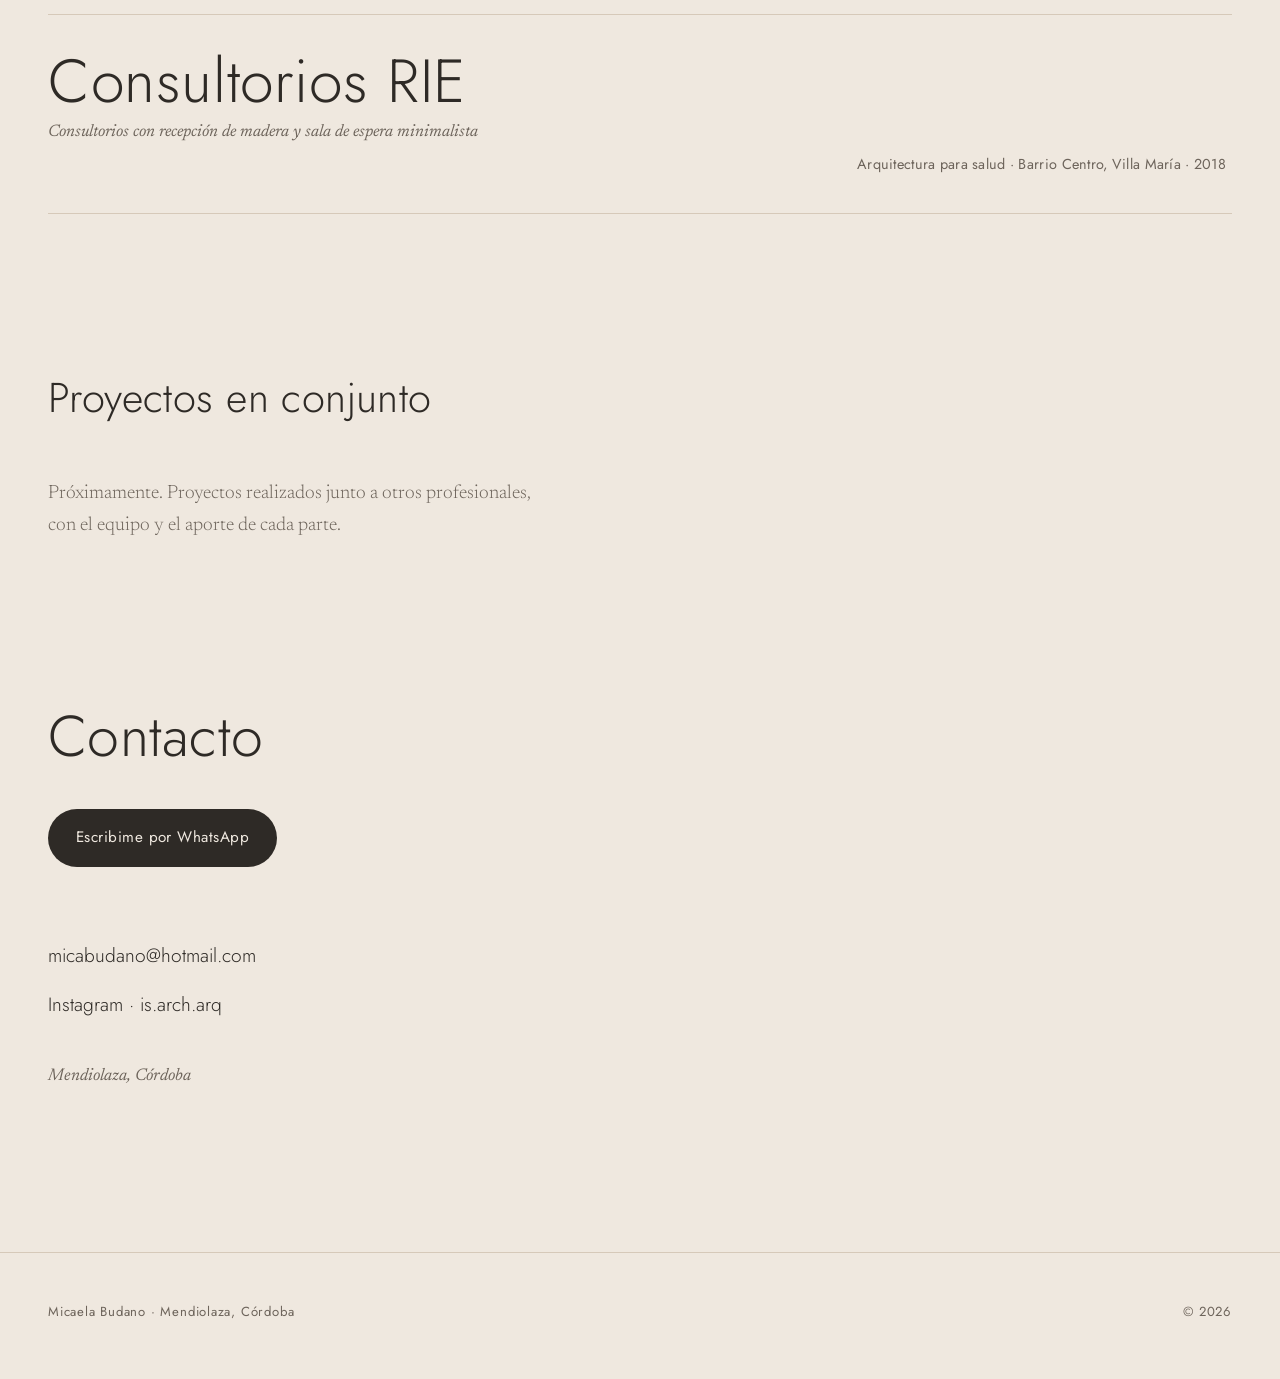
==== commit 166401f7: "Base estática: páginas generadas, metadatos para compartir y secciones de la propuesta Co-Authored-B" ====
--- a/index.html
+++ b/index.html
@@ -5,102 +5,160 @@
   <meta name="viewport" content="width=device-width, initial-scale=1">
   <title>Micaela Budano · Arquitecta en Córdoba</title>
   <meta name="description" content="Micaela Budano, arquitecta en Córdoba. Trayectoria, proyectos, remodelaciones, interiorismo y visualización 3D.">
+  <link rel="canonical" href="https://micabudano.pages.dev/">
+  <meta property="og:type" content="website">
+  <meta property="og:site_name" content="Micaela Budano">
+  <meta property="og:locale" content="es_AR">
   <meta property="og:title" content="Micaela Budano · Arquitecta en Córdoba">
-  <meta property="og:description" content="Cada lugar tiene algo que decir antes de que lleguemos.">
-  <link rel="preconnect" href="https://fonts.googleapis.com">
-  <link rel="preconnect" href="https://fonts.gstatic.com" crossorigin>
-  <link href="https://fonts.googleapis.com/css2?family=Jost:wght@300;400;500&family=Newsreader:ital,opsz,wght@0,6..72,300;0,6..72,400;1,6..72,300;1,6..72,400&display=swap" rel="stylesheet">
-  <link rel="stylesheet" href="css/styles.css?v=7">
+  <meta property="og:description" content="Micaela Budano, arquitecta en Córdoba. Trayectoria, proyectos, remodelaciones, interiorismo y visualización 3D.">
+  <meta property="og:url" content="https://micabudano.pages.dev/">
+  <meta property="og:image" content="https://micabudano.pages.dev/assets/og.jpg">
+  <meta property="og:image:width" content="1200">
+  <meta property="og:image:height" content="630">
+  <meta name="twitter:card" content="summary_large_image">
+  <link rel="preconnect" href="https://fonts.googleapis.com"><link rel="preconnect" href="https://fonts.gstatic.com" crossorigin><link href="https://fonts.googleapis.com/css2?family=Jost:wght@300;400;500&family=Newsreader:ital,opsz,wght@0,6..72,300;0,6..72,400;1,6..72,300;1,6..72,400&display=swap" rel="stylesheet">
+  <link rel="stylesheet" href="css/styles.css?v=8">
 </head>
-<body>
-
-<a class="skip" href="#inicio">Ir al contenido</a>
-
+<body class="">
+<a class="skip" href="#contenido">Ir al contenido</a>
 <header class="site-header" data-header>
-  <a class="wordmark" href="#inicio" aria-label="Micaela Budano, inicio">Micaela Budano</a>
+  <a class="wordmark" href="index.html" aria-label="Micaela Budano, inicio">Micaela Budano</a>
   <nav class="site-nav" aria-label="Principal">
-    <a href="#trayectoria">Trayectoria</a>
-    <a href="#proyectos">Proyectos</a>
-    <a href="#contacto" class="nav-cta">Contacto</a>
+    <a href="index.html#trayectoria">Trayectoria</a>
+    <a href="index.html#proyectos">Proyectos</a>
+    <a href="index.html#contacto" class="nav-cta">Contacto</a>
   </nav>
 </header>
 
-<main id="inicio">
+<main id="contenido">
 
-  <!-- ============ Inicio ============ -->
   <section class="hero" aria-labelledby="hero-titulo">
     <div class="hero-copy">
-      <p class="hero-rol reveal" data-reveal id="hero-rol"></p>
-      <h1 id="hero-titulo" class="hero-title">
-        <span class="line"><span id="hero-nombre">Micaela Budano</span></span>
-      </h1>
-      <p class="hero-bajada reveal" data-reveal id="hero-bajada"></p>
-      <a class="btn btn-magnetic reveal" data-reveal href="#proyectos">
-        <span>Ver proyectos</span>
-      </a>
+      <p class="hero-rol reveal" data-reveal>Arquitecta · Proyectos, interiorismo y visualización 3D</p>
+      <h1 id="hero-titulo" class="hero-title"><span class="line"><span>Micaela Budano</span></span></h1>
+      <p class="hero-bajada reveal" data-reveal>Arquitecta con experiencia en desarrollo integral de proyectos, legajos técnicos, cómputos y seguimiento de obra, y en visualización 3D.</p>
+      <a class="btn btn-magnetic reveal" data-reveal href="#proyectos"><span>Ver proyectos</span></a>
     </div>
     <figure class="hero-media reveal" data-reveal>
-      <img id="hero-img" src="assets/img/equipo/micaela.jpg" alt="Micaela Budano, arquitecta" width="421" height="900">
+      <img src="assets/img/equipo/micaela.jpg" alt="Micaela Budano, arquitecta" width="421" height="900">
     </figure>
   </section>
 
-  <!-- ============ Trayectoria ============ -->
   <section id="trayectoria" class="block split" aria-labelledby="t-trayectoria">
     <div class="split-intro reveal" data-reveal>
       <h2 id="t-trayectoria" class="h-display">Trayectoria</h2>
-      <p class="lede" id="perfil-bio"></p>
-      <p class="block-note" id="perfil-estudio"></p>
+      <p class="lede">Arquitecta con experiencia en desarrollo integral de proyectos, legajos técnicos, cómputos y comparativa de presupuestos. Trayectoria en estudio propio y en empresa constructora, con foco en documentación técnica precisa que garantiza la viabilidad constructiva de cada proyecto.</p>
+      <p class="block-note">Co-fundadora de is.ARCH junto a la Arq. María Emilia De la Fuente y el Arq. Francisco Tamantini Z.</p>
     </div>
     <div class="perfil-detalle reveal" data-reveal>
       <h3 class="h-small">Experiencia</h3>
-      <ol class="timeline" id="lista-trayectoria"></ol>
+      <ol class="timeline">
+      <li>
+        <p class="tl-head"><span class="tl-cargo">Co-fundadora y arquitecta proyectista</span><span class="tl-periodo">2023 – Actualidad</span></p>
+        <p class="tl-lugar"><a href="https://www.instagram.com/is.arch.arq/" target="_blank" rel="noopener">is.ARCH · Estudio de arquitectura integral</a></p>
+      </li>
+      <li>
+        <p class="tl-head"><span class="tl-cargo">Arquitecta coordinadora del área de visualización</span><span class="tl-periodo">2020 – 2024</span></p>
+        <p class="tl-lugar">3D Córdoba · Córdoba Capital</p>
+      </li>
+      <li>
+        <p class="tl-head"><span class="tl-cargo">Diseñadora y vendedora de mobiliario a medida</span><span class="tl-periodo">2020</span></p>
+        <p class="tl-lugar">Loft Tienda Estudio</p>
+      </li>
+      <li>
+        <p class="tl-head"><span class="tl-cargo">Visualización arquitectónica</span><span class="tl-periodo">2019</span></p>
+        <p class="tl-lugar">Turner Arquitectos · Santiago de Chile</p>
+      </li>
+      <li>
+        <p class="tl-head"><span class="tl-cargo">Arquitecta proyectista</span><span class="tl-periodo">2017 – 2018</span></p>
+        <p class="tl-lugar">Urba Constructora · Villa María, Córdoba</p>
+      </li>
+      </ol>
       <h3 class="h-small">Formación</h3>
-      <ul class="plain-list" id="lista-formacion"></ul>
-      <p class="tl-lugar" id="perfil-software"></p>
+      <ul class="plain-list"><li>Arquitecta · Facultad de Arquitectura, Urbanismo y Diseño, UNC · 2011 – 2016 · Promedio 7,87</li><li>Formación pedagógica para adscriptos y ayudantes alumnos · UNC · 2015</li><li>Curso de diseño de mobiliario y carpintería · CAMMEC · 2018</li></ul>
+      <p class="tl-lugar">Software: AutoCAD · SketchUp · Lumion · D5 Render · Photoshop</p>
     </div>
   </section>
 
-  <!-- ============ Proyectos propios  <!-- ============ Proyectos propios ============ -->
+  <section id="que-hago" class="block" aria-labelledby="t-quehago">
+    <header class="block-head reveal" data-reveal>
+      <h2 id="t-quehago">Qué hago</h2>
+    </header>
+    <ul class="plain-list reveal" data-reveal><li>Remodelaciones</li><li>Interiorismo residencial y comercial</li><li>Visualización 3D</li><li>Documentación técnica y legajos</li><li>Seguimiento de obra</li></ul>
+    <p class="block-note reveal" data-reveal>Interés: diseño de espacios exteriores y paisajismo.</p>
+  </section>
+
   <section id="proyectos" class="block" aria-labelledby="t-proyectos">
     <header class="block-head reveal" data-reveal>
       <h2 id="t-proyectos">Proyectos</h2>
       <p class="block-note">Obras y proyectos, con su lugar y año.</p>
     </header>
-    <ul class="project-index" id="indice-proyectos"></ul>
+    <ul class="project-index" id="indice-proyectos">
+      <li class="reveal" data-reveal>
+        <a class="index-row" href="proyectos/cj.html" data-thumb="assets/img/cj/thumb.jpg" data-caption="Casa CJ · Barrio Jockey Club, Córdoba">
+          <span class="index-title">Casa CJ</span>
+          <span class="index-sub">Remodelación de vivienda con fachada de piedra, living y dormitorios en madera</span>
+          <span class="index-meta">Remodelación e interiorismo de vivienda · Barrio Jockey Club, Córdoba · 2025</span>
+        </a>
+      </li>
+      <li class="reveal" data-reveal>
+        <a class="index-row" href="proyectos/aj.html" data-thumb="assets/img/aj/thumb.jpg" data-caption="Casa AJ · Barrio Sierra Nueva, Mendiolaza">
+          <span class="index-title">Casa AJ</span>
+          <span class="index-sub">Vivienda con muro de piedra, escalera de madera y vistas a la sierra</span>
+          <span class="index-meta">Arquitectura residencial · Barrio Sierra Nueva, Mendiolaza · 2023</span>
+        </a>
+      </li>
+      <li class="reveal" data-reveal>
+        <a class="index-row" href="proyectos/fm.html" data-thumb="assets/img/fm/thumb.jpg" data-caption="Casa FM · Barrio Sierra Nueva, Mendiolaza">
+          <span class="index-title">Casa FM</span>
+          <span class="index-sub">Vivienda con cocina de ventanal plegable y vistas a las sierras</span>
+          <span class="index-meta">Arquitectura residencial · Barrio Sierra Nueva, Mendiolaza · 2024</span>
+        </a>
+      </li>
+      <li class="reveal" data-reveal>
+        <a class="index-row" href="proyectos/ft.html" data-thumb="assets/img/ft/thumb.jpg" data-caption="Casa FT · Barrio El Terrón, Mendiolaza">
+          <span class="index-title">Casa FT</span>
+          <span class="index-sub">Vivienda con living de doble altura, chimenea y comedor con vinoteca</span>
+          <span class="index-meta">Arquitectura residencial · Barrio El Terrón, Mendiolaza · 2024</span>
+        </a>
+      </li>
+      <li class="reveal" data-reveal>
+        <a class="index-row" href="proyectos/rie.html" data-thumb="assets/img/rie/thumb.jpg" data-caption="Consultorios RIE · Barrio Centro, Villa María">
+          <span class="index-title">Consultorios RIE</span>
+          <span class="index-sub">Consultorios con recepción de madera y sala de espera minimalista</span>
+          <span class="index-meta">Arquitectura para salud · Barrio Centro, Villa María · 2018</span>
+        </a>
+      </li>
+    </ul>
     <div class="cursor-preview" id="cursor-preview" aria-hidden="true"><img alt=""><span class="cp-cap"></span></div>
   </section>
 
-  <!-- ============ En conjunto ============ -->
-  <section id="colaboraciones" class="block" aria-labelledby="t-colab">
+  <section id="proyectos-conjunto" class="block" aria-labelledby="t-conjunto">
     <header class="block-head reveal" data-reveal>
-      <h2 id="t-colab">Proyectos en conjunto</h2>
-      <p class="block-note">Proyectos realizados junto a otros profesionales. Se indica el equipo y el aporte de cada parte.</p>
+      <h2 id="t-conjunto">Proyectos en conjunto</h2>
     </header>
-    <ul class="collab-list" id="lista-colab"></ul>
+    <p class="lede reveal" data-reveal>Próximamente. Proyectos realizados junto a otros profesionales, con el equipo y el aporte de cada parte.</p>
   </section>
 
-  <!-- ============ Contacto ============ -->
   <section id="contacto" class="block contact" aria-labelledby="t-contacto">
     <div class="contact-inner reveal" data-reveal>
-      <h2 id="t-contacto" class="h-display"></h2>
+      <h2 id="t-contacto" class="h-display">Contacto</h2>
       <div class="contact-actions">
-        <a class="btn btn-magnetic" id="contacto-wa" href="#" rel="noopener" target="_blank"><span>Escribime por WhatsApp</span></a>
+        <a class="btn btn-magnetic" href="https://wa.me/5493534096659" rel="noopener" target="_blank"><span>Escribime por WhatsApp</span></a>
       </div>
       <ul class="contact-links">
-        <li><a id="contacto-mail" href="#">micabudano@hotmail.com</a></li>
+        <li><a href="mailto:micabudano@hotmail.com">micabudano@hotmail.com</a></li>
         <li><a href="https://www.instagram.com/is.arch.arq/" rel="noopener" target="_blank">Instagram · is.arch.arq</a></li>
       </ul>
+      <p class="contact-foot">Mendiolaza, Córdoba</p>
     </div>
   </section>
 
 </main>
-
 <footer class="site-footer">
   <p class="footer-line">Micaela Budano · Mendiolaza, Córdoba</p>
-  <p>© <span id="anio"></span></p>
+  <p>© 2026</p>
 </footer>
-
-<script src="js/projects.js?v=4"></script>
-<script src="js/main.js?v=4"></script>
+<script src="js/main.js?v=8"></script>
 </body>
 </html>
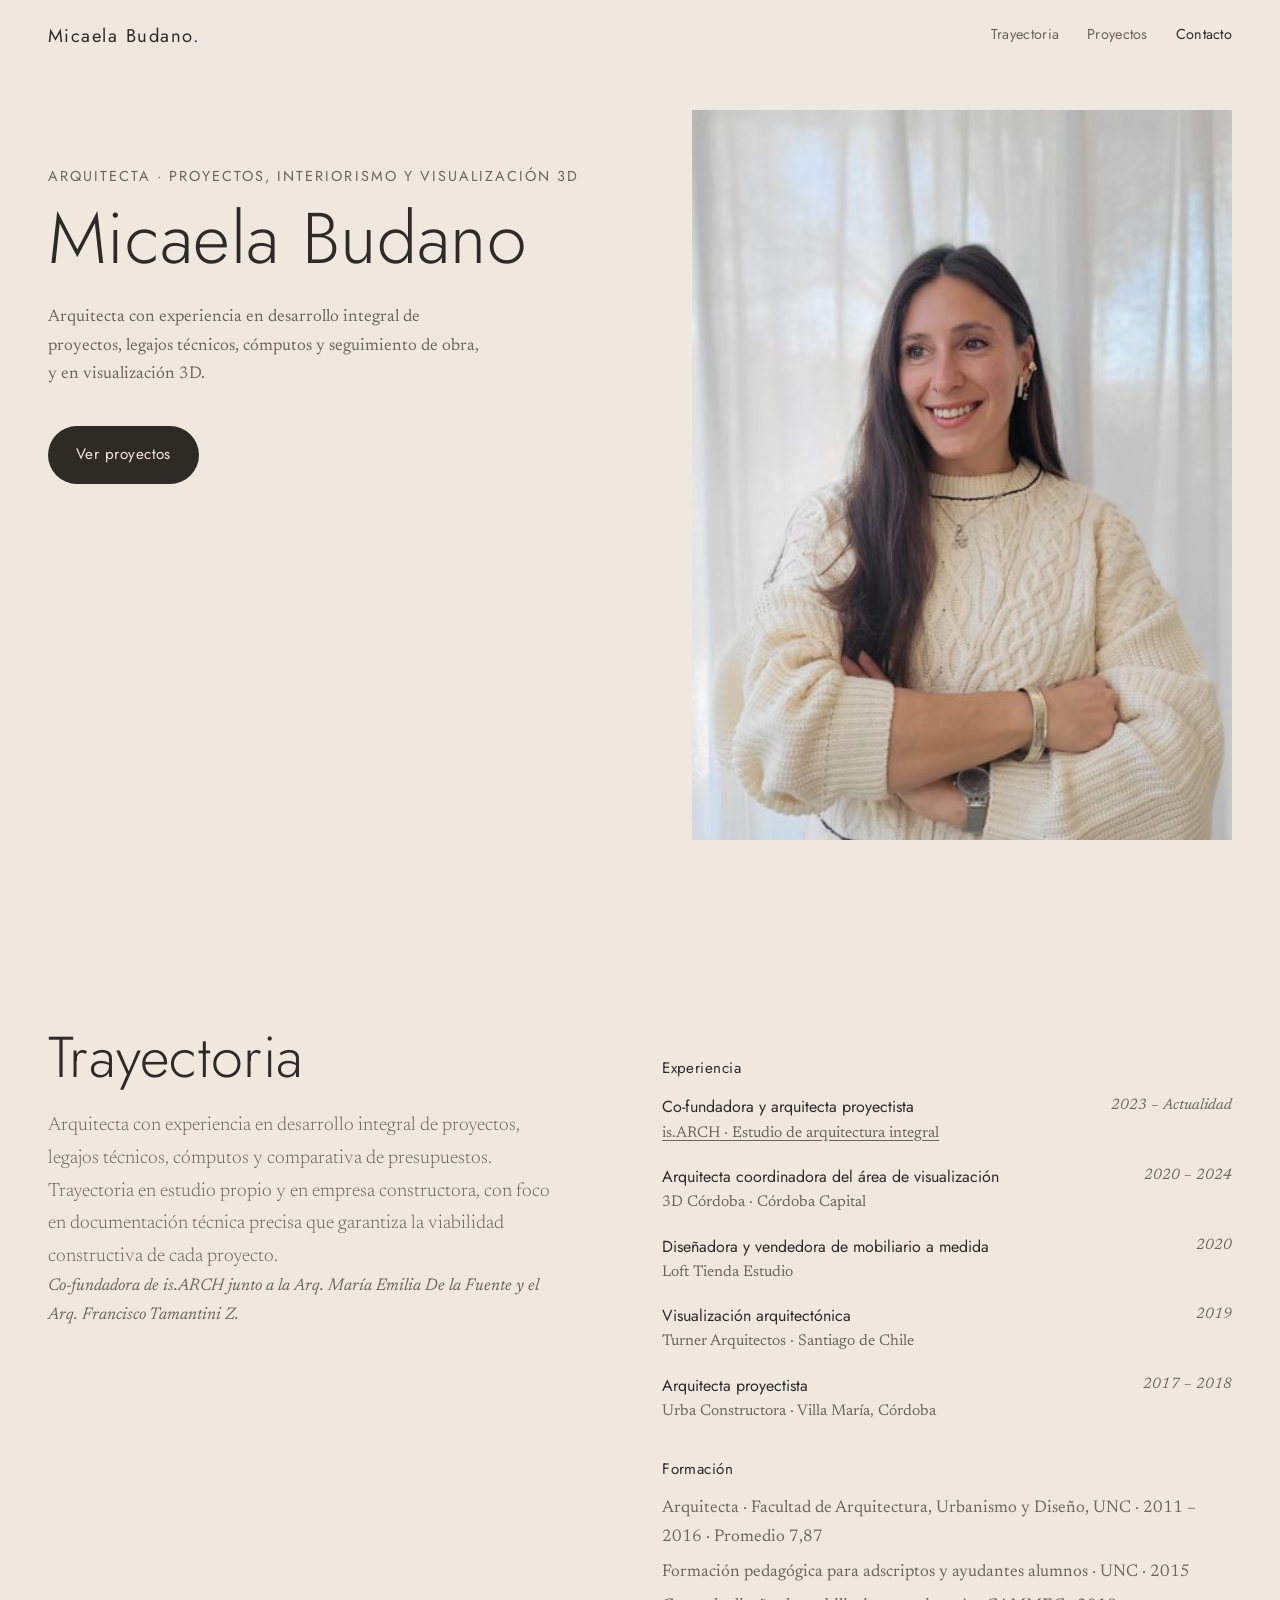
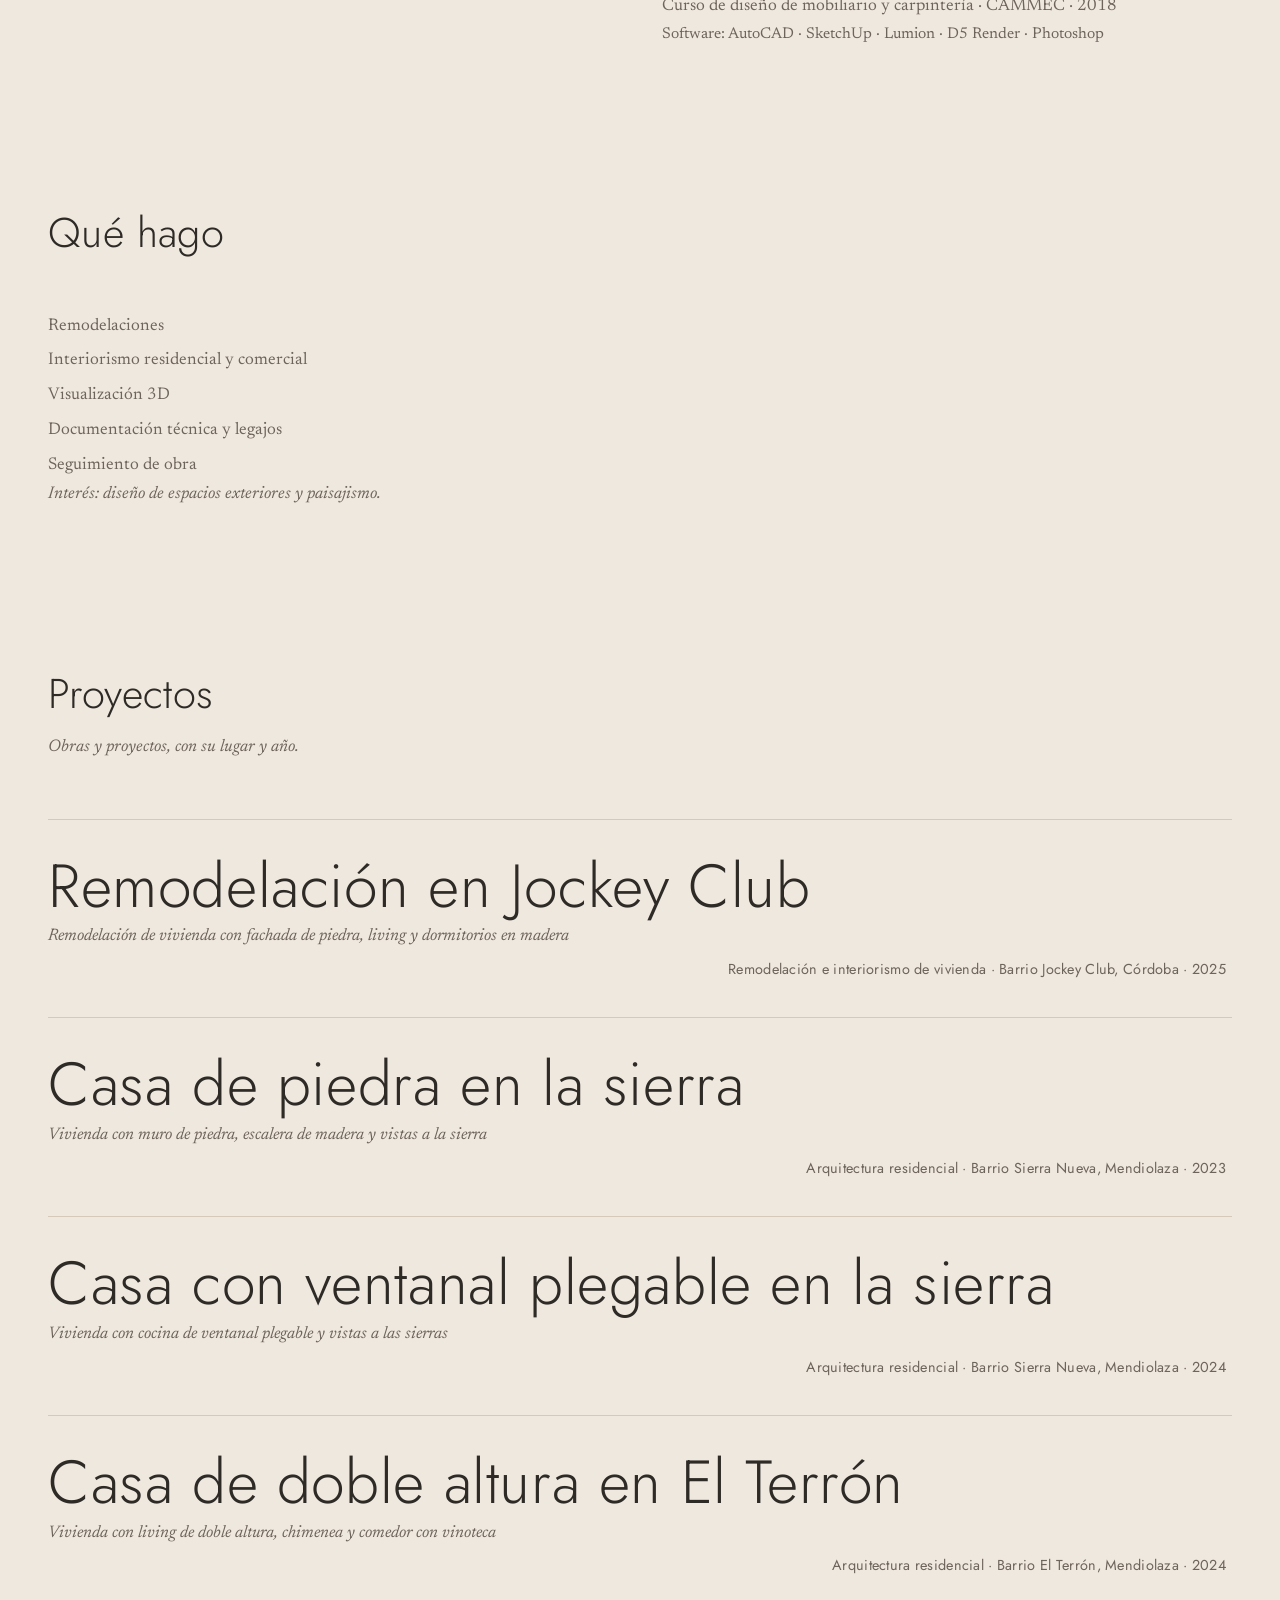
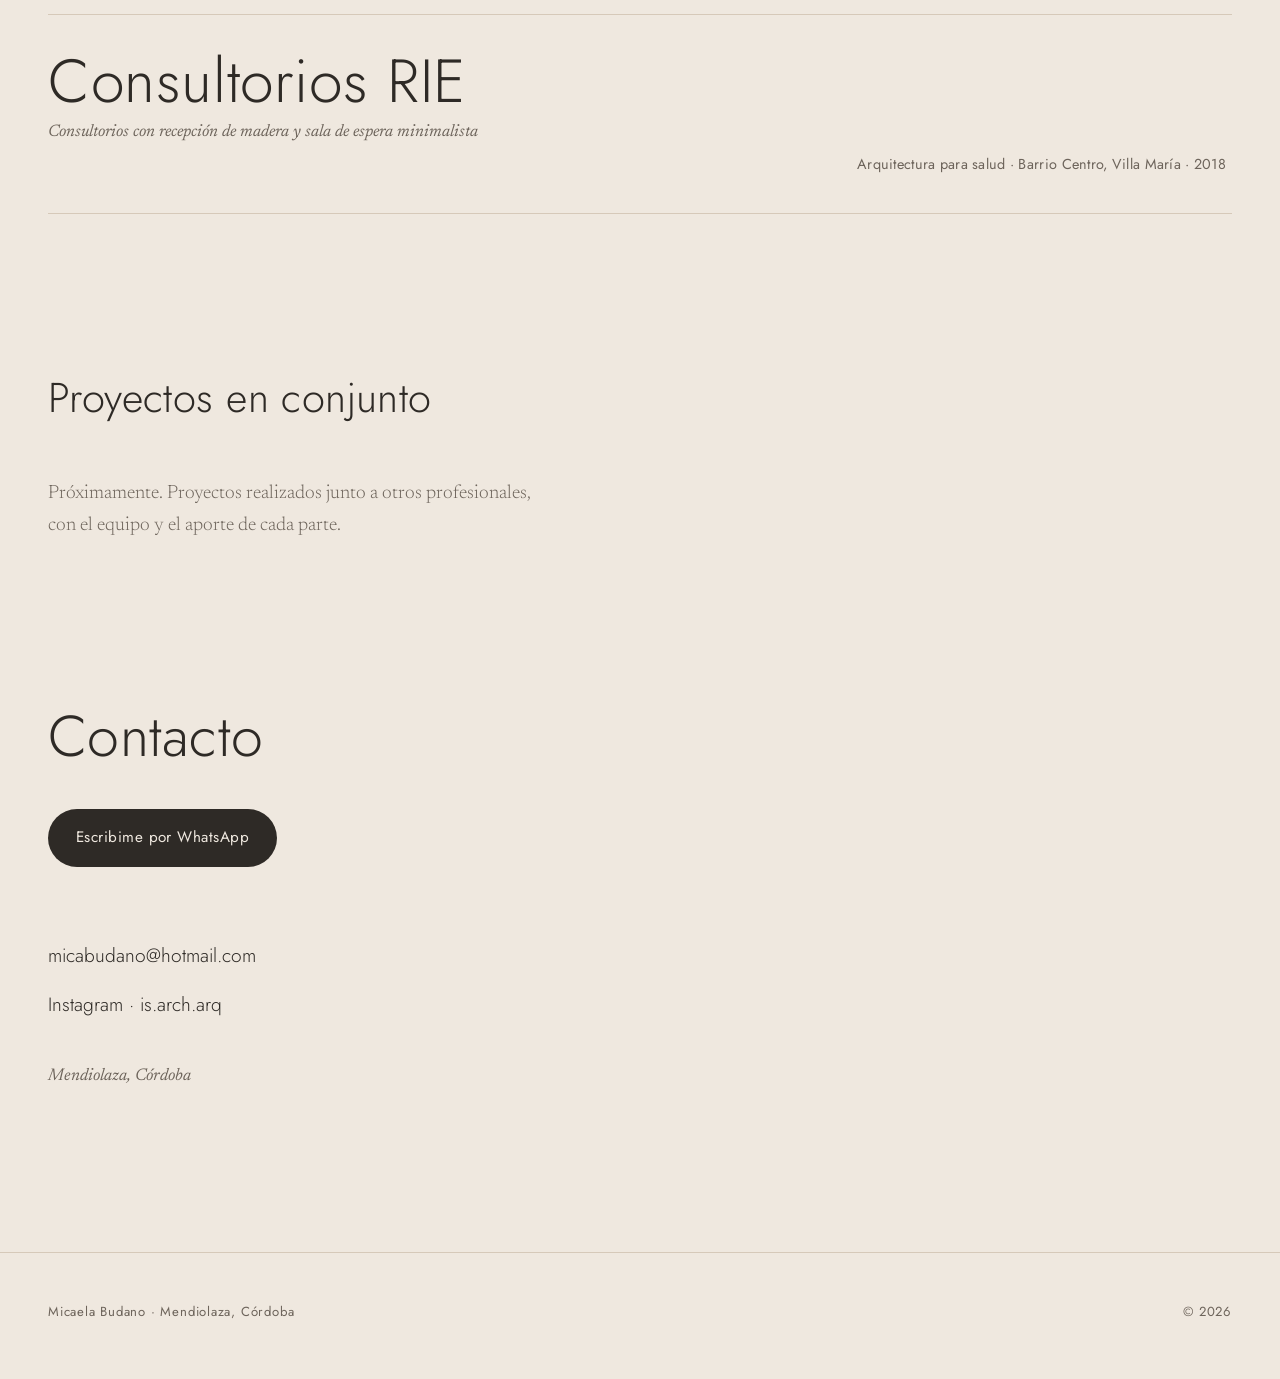
==== commit bbad93ce: "Proyectos: nuevos nombres (Jockey Club, piedra en la sierra, ventanal plegable, doble altura en El T" ====
--- a/index.html
+++ b/index.html
@@ -95,29 +95,29 @@
     </header>
     <ul class="project-index" id="indice-proyectos">
       <li class="reveal" data-reveal>
-        <a class="index-row" href="proyectos/cj.html" data-thumb="assets/img/cj/thumb.jpg" data-caption="Casa CJ · Barrio Jockey Club, Córdoba">
-          <span class="index-title">Casa CJ</span>
+        <a class="index-row" href="proyectos/cj.html" data-thumb="assets/img/cj/thumb.jpg" data-caption="Remodelación en Jockey Club · Barrio Jockey Club, Córdoba">
+          <span class="index-title">Remodelación en Jockey Club</span>
           <span class="index-sub">Remodelación de vivienda con fachada de piedra, living y dormitorios en madera</span>
           <span class="index-meta">Remodelación e interiorismo de vivienda · Barrio Jockey Club, Córdoba · 2025</span>
         </a>
       </li>
       <li class="reveal" data-reveal>
-        <a class="index-row" href="proyectos/aj.html" data-thumb="assets/img/aj/thumb.jpg" data-caption="Casa AJ · Barrio Sierra Nueva, Mendiolaza">
-          <span class="index-title">Casa AJ</span>
+        <a class="index-row" href="proyectos/aj.html" data-thumb="assets/img/aj/thumb.jpg" data-caption="Casa de piedra en la sierra · Barrio Sierra Nueva, Mendiolaza">
+          <span class="index-title">Casa de piedra en la sierra</span>
           <span class="index-sub">Vivienda con muro de piedra, escalera de madera y vistas a la sierra</span>
           <span class="index-meta">Arquitectura residencial · Barrio Sierra Nueva, Mendiolaza · 2023</span>
         </a>
       </li>
       <li class="reveal" data-reveal>
-        <a class="index-row" href="proyectos/fm.html" data-thumb="assets/img/fm/thumb.jpg" data-caption="Casa FM · Barrio Sierra Nueva, Mendiolaza">
-          <span class="index-title">Casa FM</span>
+        <a class="index-row" href="proyectos/fm.html" data-thumb="assets/img/fm/thumb.jpg" data-caption="Casa con ventanal plegable en la sierra · Barrio Sierra Nueva, Mendiolaza">
+          <span class="index-title">Casa con ventanal plegable en la sierra</span>
           <span class="index-sub">Vivienda con cocina de ventanal plegable y vistas a las sierras</span>
           <span class="index-meta">Arquitectura residencial · Barrio Sierra Nueva, Mendiolaza · 2024</span>
         </a>
       </li>
       <li class="reveal" data-reveal>
-        <a class="index-row" href="proyectos/ft.html" data-thumb="assets/img/ft/thumb.jpg" data-caption="Casa FT · Barrio El Terrón, Mendiolaza">
-          <span class="index-title">Casa FT</span>
+        <a class="index-row" href="proyectos/ft.html" data-thumb="assets/img/ft/thumb.jpg" data-caption="Casa de doble altura en El Terrón · Barrio El Terrón, Mendiolaza">
+          <span class="index-title">Casa de doble altura en El Terrón</span>
           <span class="index-sub">Vivienda con living de doble altura, chimenea y comedor con vinoteca</span>
           <span class="index-meta">Arquitectura residencial · Barrio El Terrón, Mendiolaza · 2024</span>
         </a>
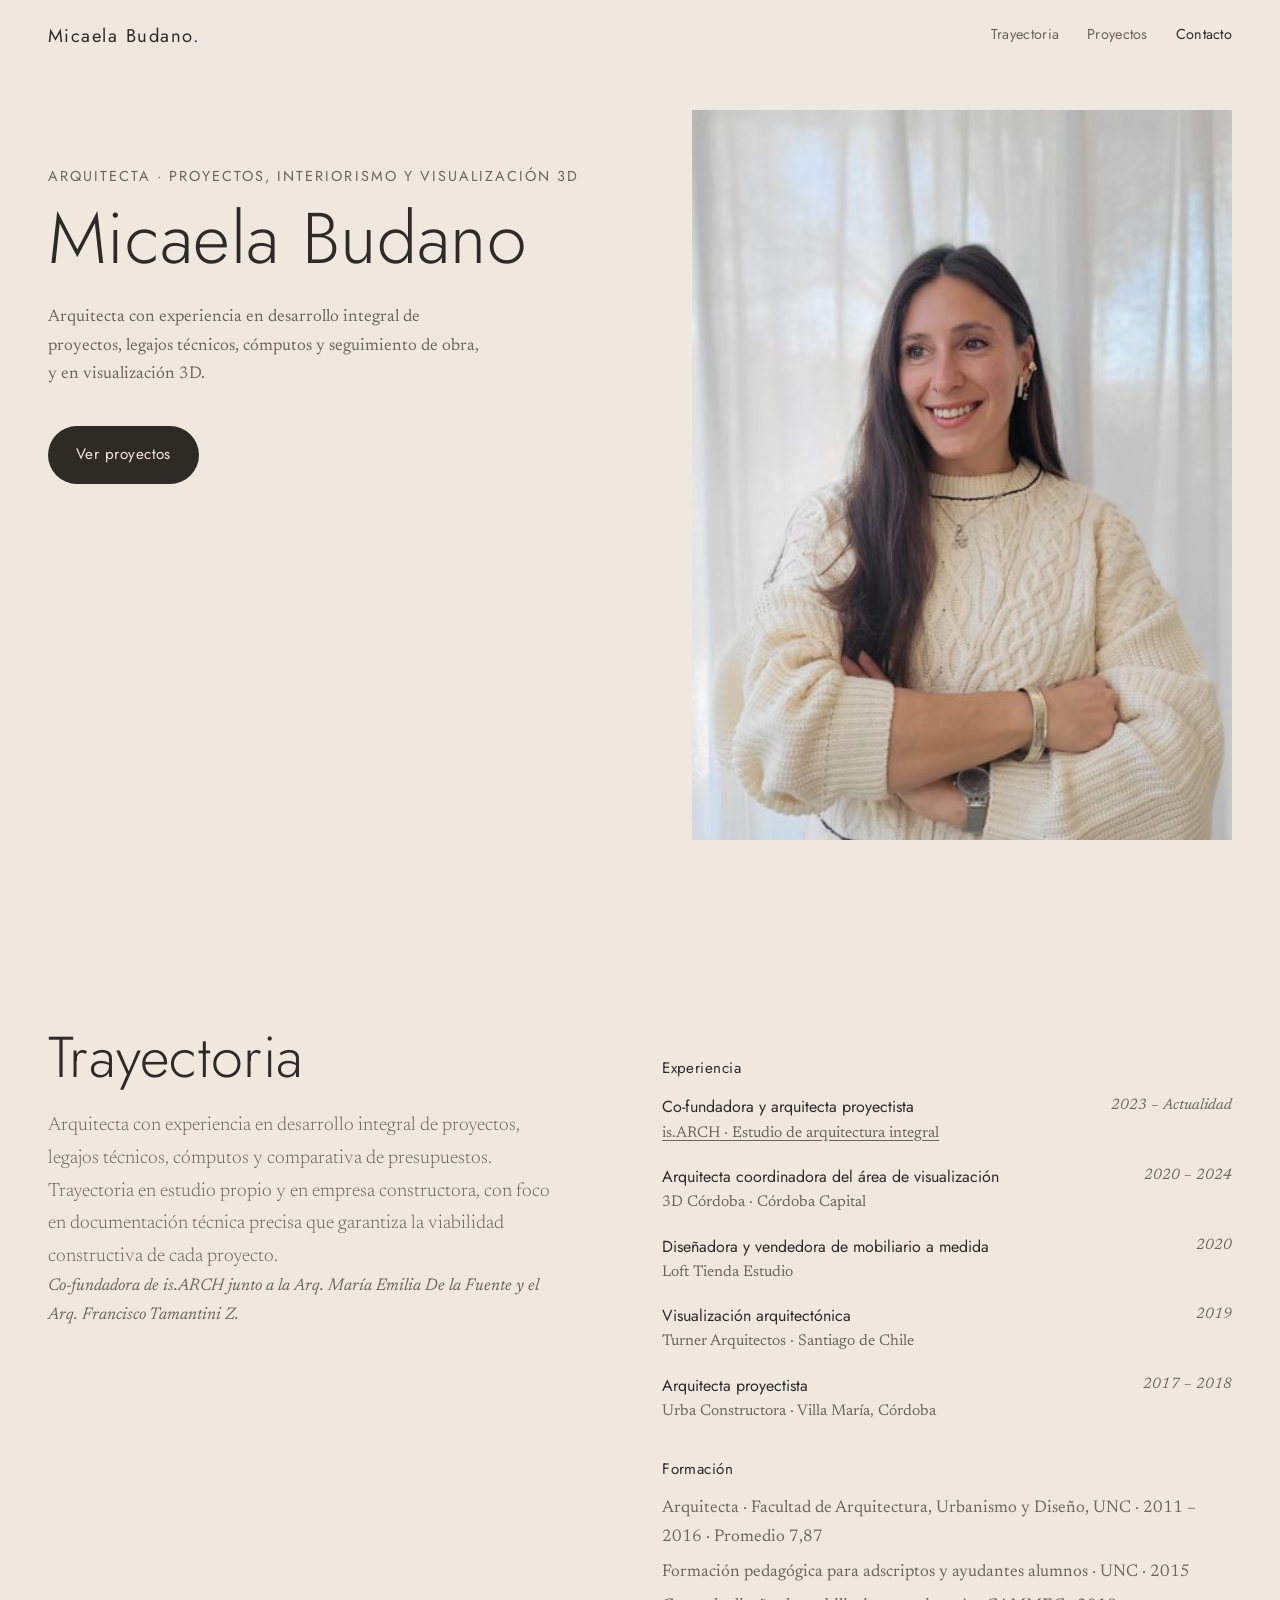
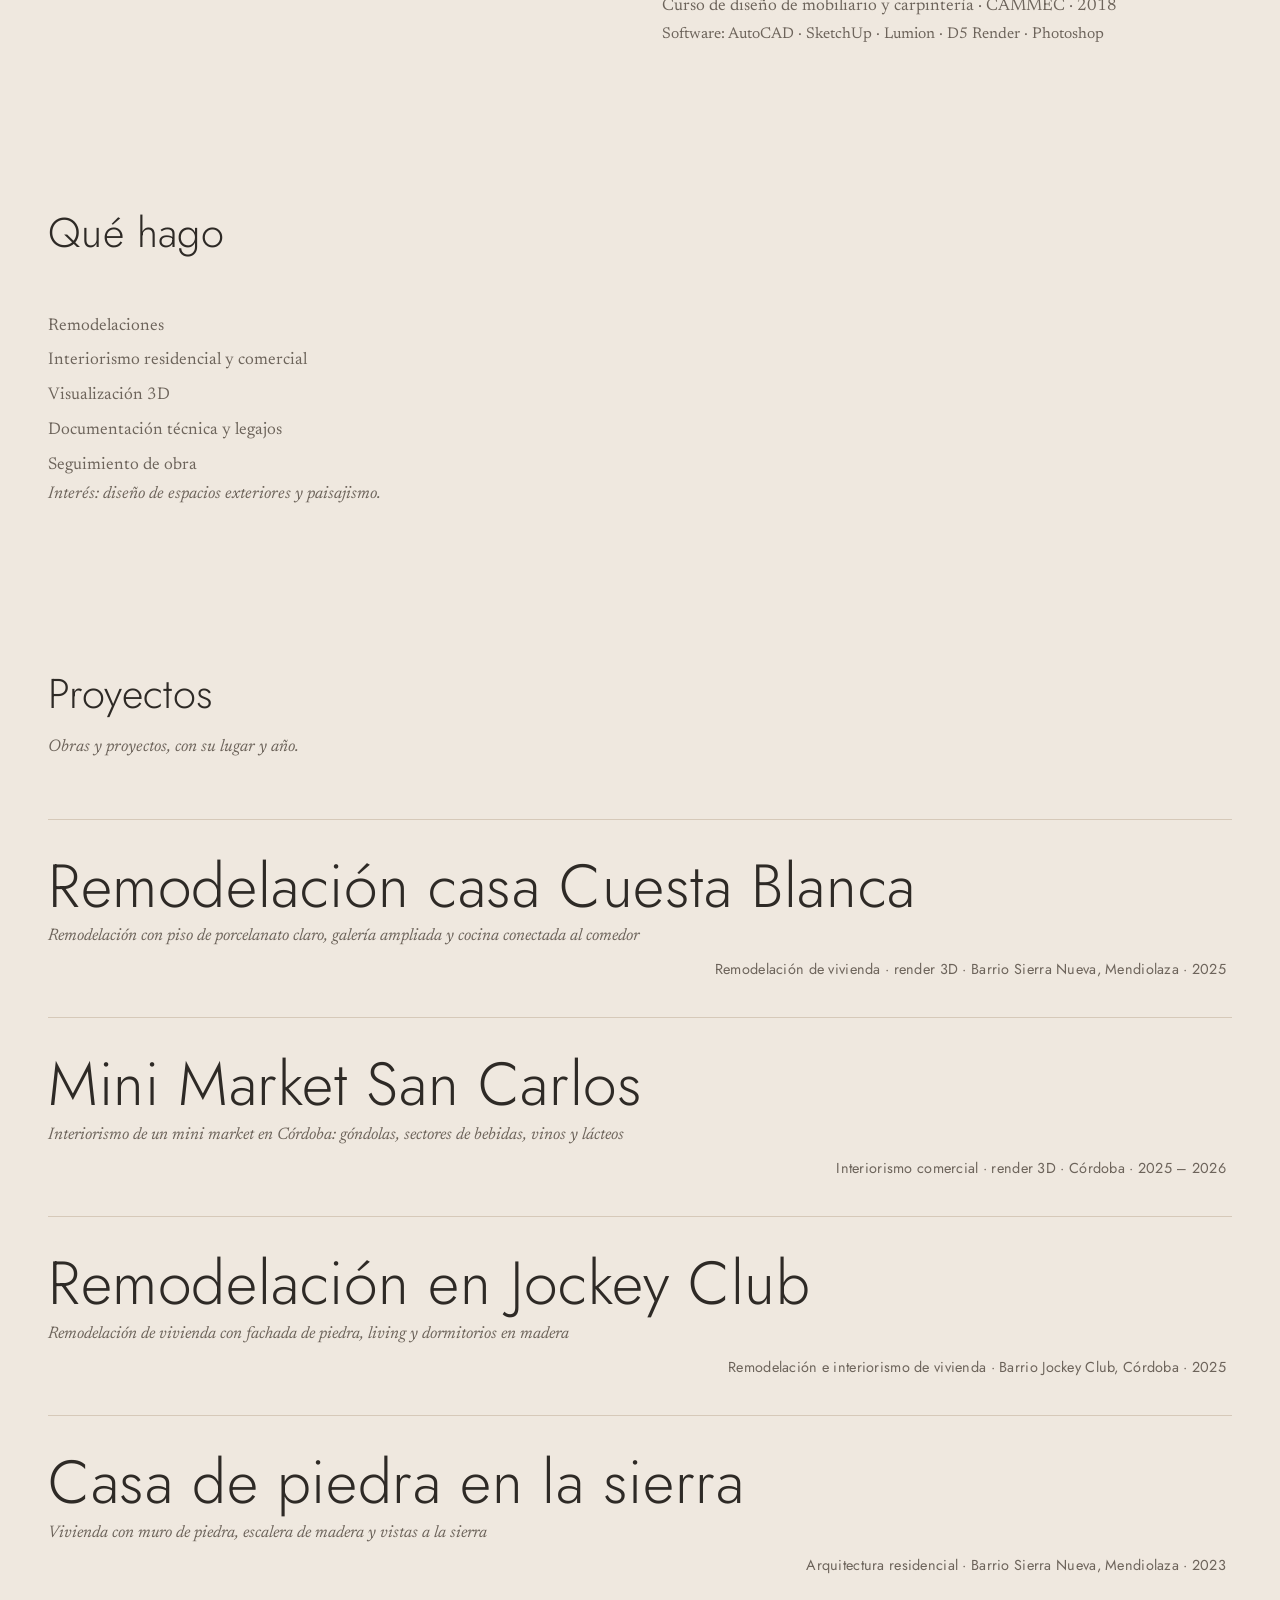
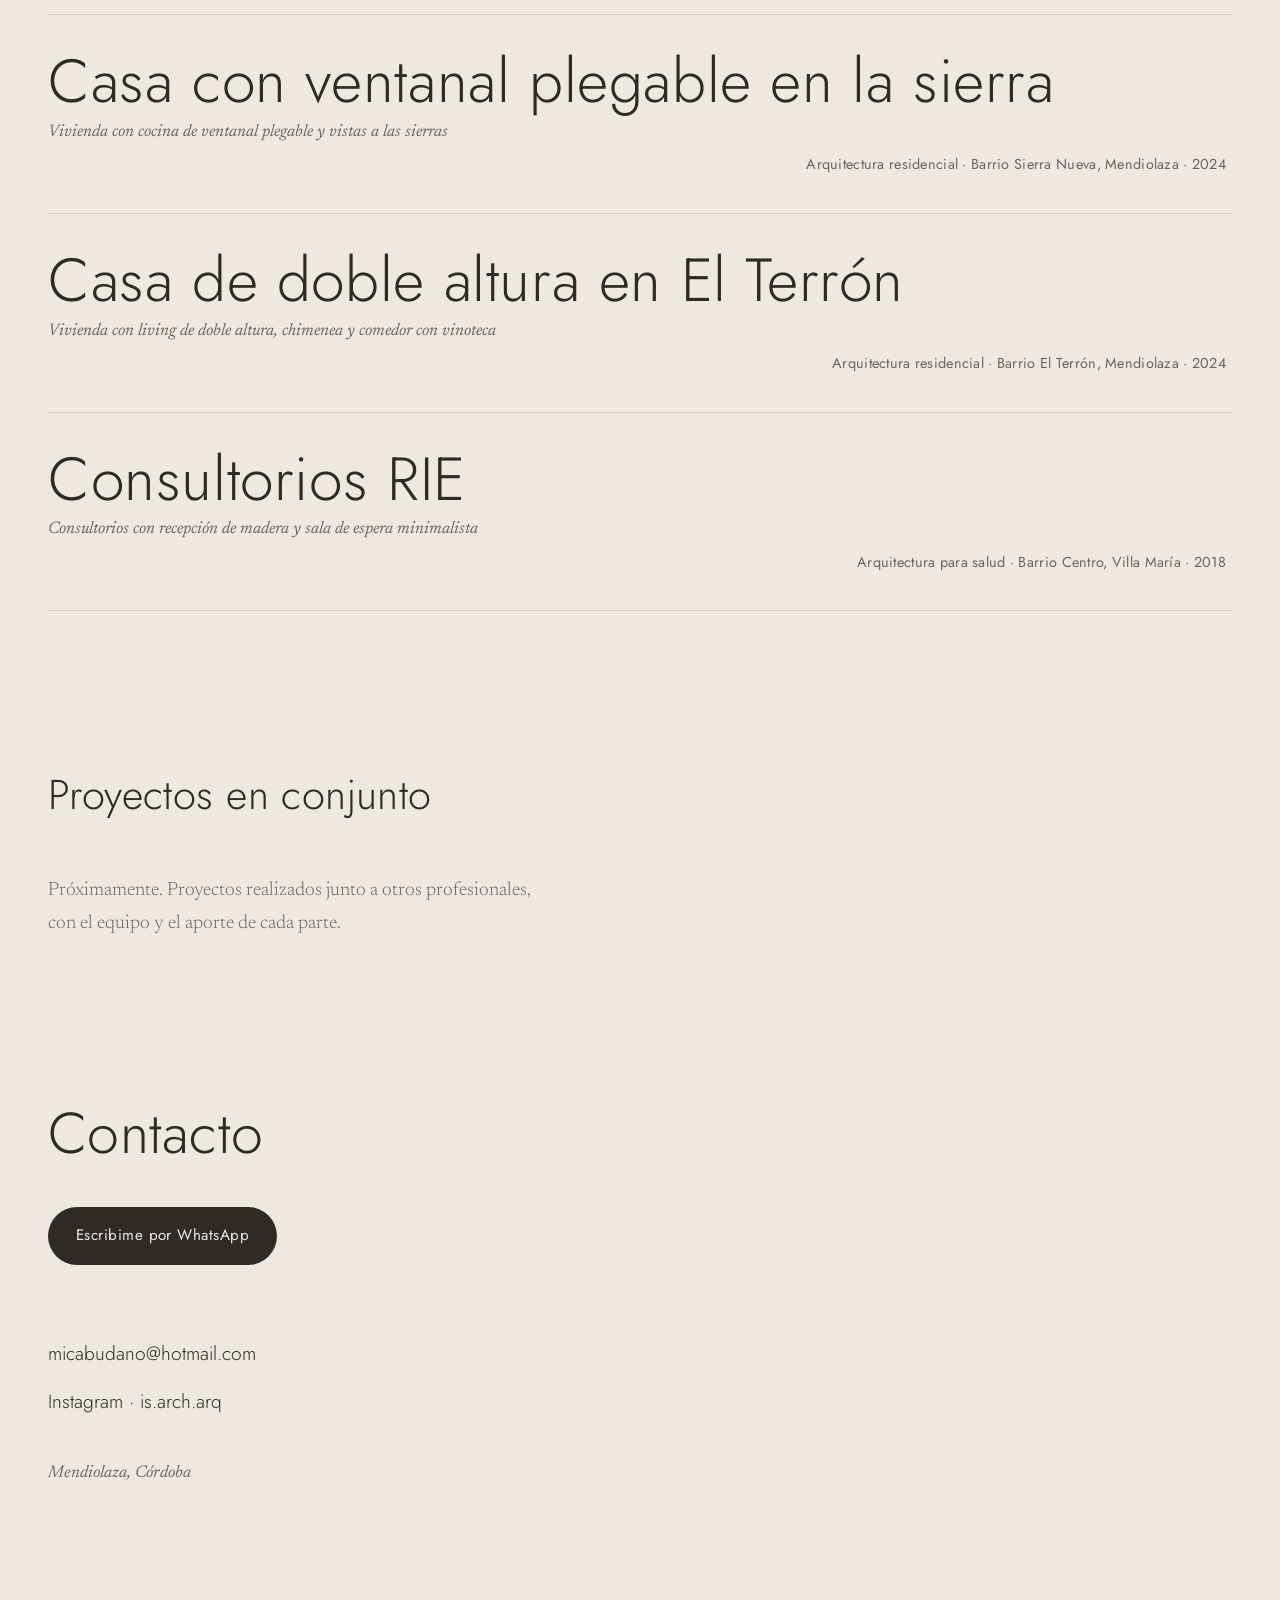
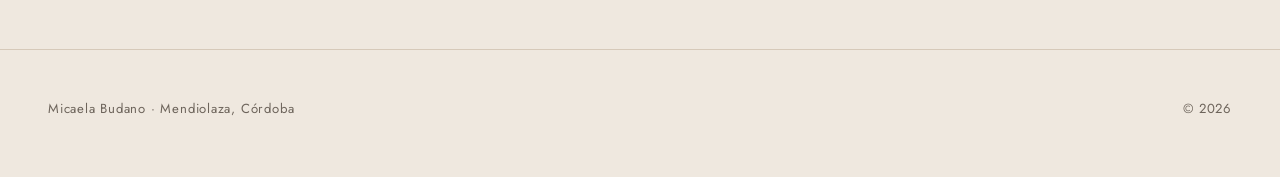
==== commit 17a3a41c: "Proyectos: agrega Remodelación casa Cuesta Blanca (render 3D) y Mini Market San Carlos (interiorismo" ====
--- a/index.html
+++ b/index.html
@@ -6,6 +6,7 @@
   <title>Micaela Budano · Arquitecta en Córdoba</title>
   <meta name="description" content="Micaela Budano, arquitecta en Córdoba. Trayectoria, proyectos, remodelaciones, interiorismo y visualización 3D.">
   <link rel="canonical" href="https://micabudano.pages.dev/">
+  <link rel="icon" href="assets/favicon.svg" type="image/svg+xml">
   <meta property="og:type" content="website">
   <meta property="og:site_name" content="Micaela Budano">
   <meta property="og:locale" content="es_AR">
@@ -95,6 +96,20 @@
     </header>
     <ul class="project-index" id="indice-proyectos">
       <li class="reveal" data-reveal>
+        <a class="index-row" href="proyectos/cb.html" data-thumb="assets/img/cb/thumb.jpg" data-caption="Remodelación casa Cuesta Blanca · Barrio Sierra Nueva, Mendiolaza">
+          <span class="index-title">Remodelación casa Cuesta Blanca</span>
+          <span class="index-sub">Remodelación con piso de porcelanato claro, galería ampliada y cocina conectada al comedor</span>
+          <span class="index-meta">Remodelación de vivienda · render 3D · Barrio Sierra Nueva, Mendiolaza · 2025</span>
+        </a>
+      </li>
+      <li class="reveal" data-reveal>
+        <a class="index-row" href="proyectos/scm.html" data-thumb="assets/img/scm/thumb.jpg" data-caption="Mini Market San Carlos · Córdoba">
+          <span class="index-title">Mini Market San Carlos</span>
+          <span class="index-sub">Interiorismo de un mini market en Córdoba: góndolas, sectores de bebidas, vinos y lácteos</span>
+          <span class="index-meta">Interiorismo comercial · render 3D · Córdoba · 2025 – 2026</span>
+        </a>
+      </li>
+      <li class="reveal" data-reveal>
         <a class="index-row" href="proyectos/cj.html" data-thumb="assets/img/cj/thumb.jpg" data-caption="Remodelación en Jockey Club · Barrio Jockey Club, Córdoba">
           <span class="index-title">Remodelación en Jockey Club</span>
           <span class="index-sub">Remodelación de vivienda con fachada de piedra, living y dormitorios en madera</span>
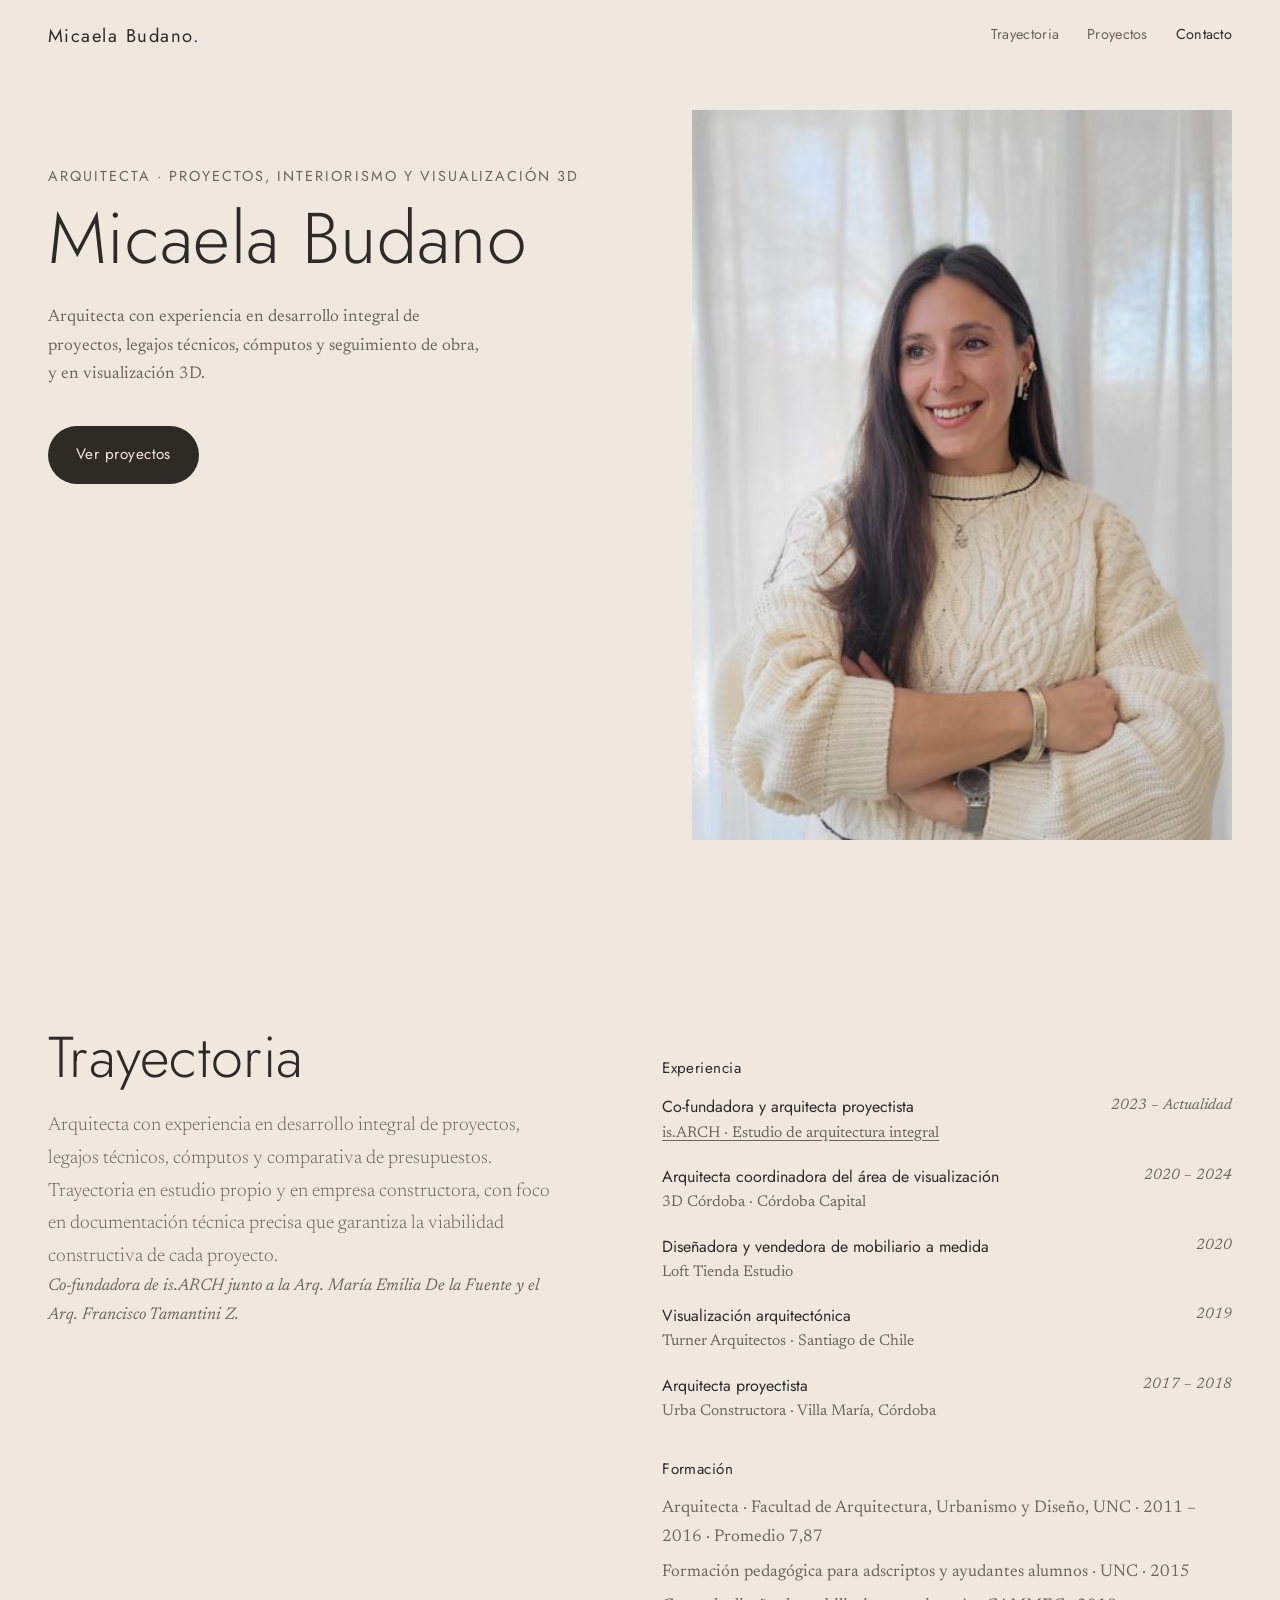
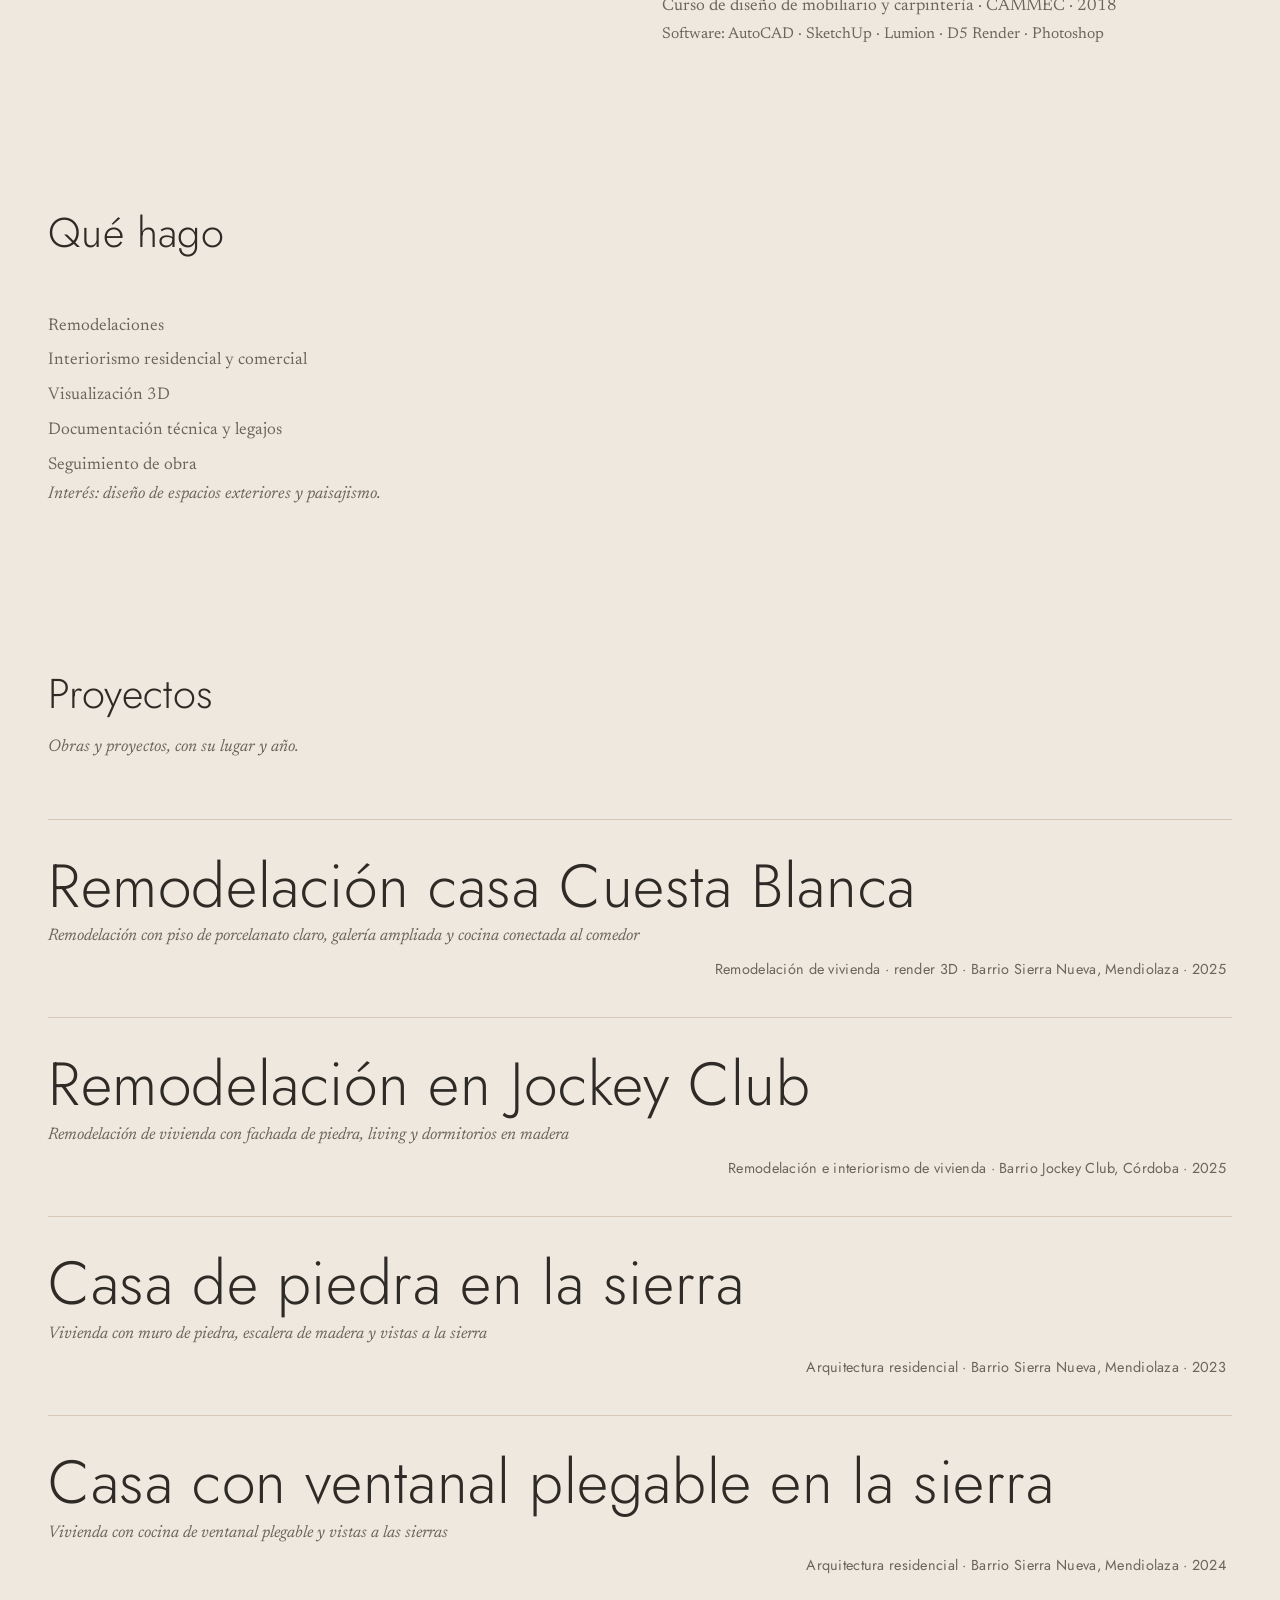
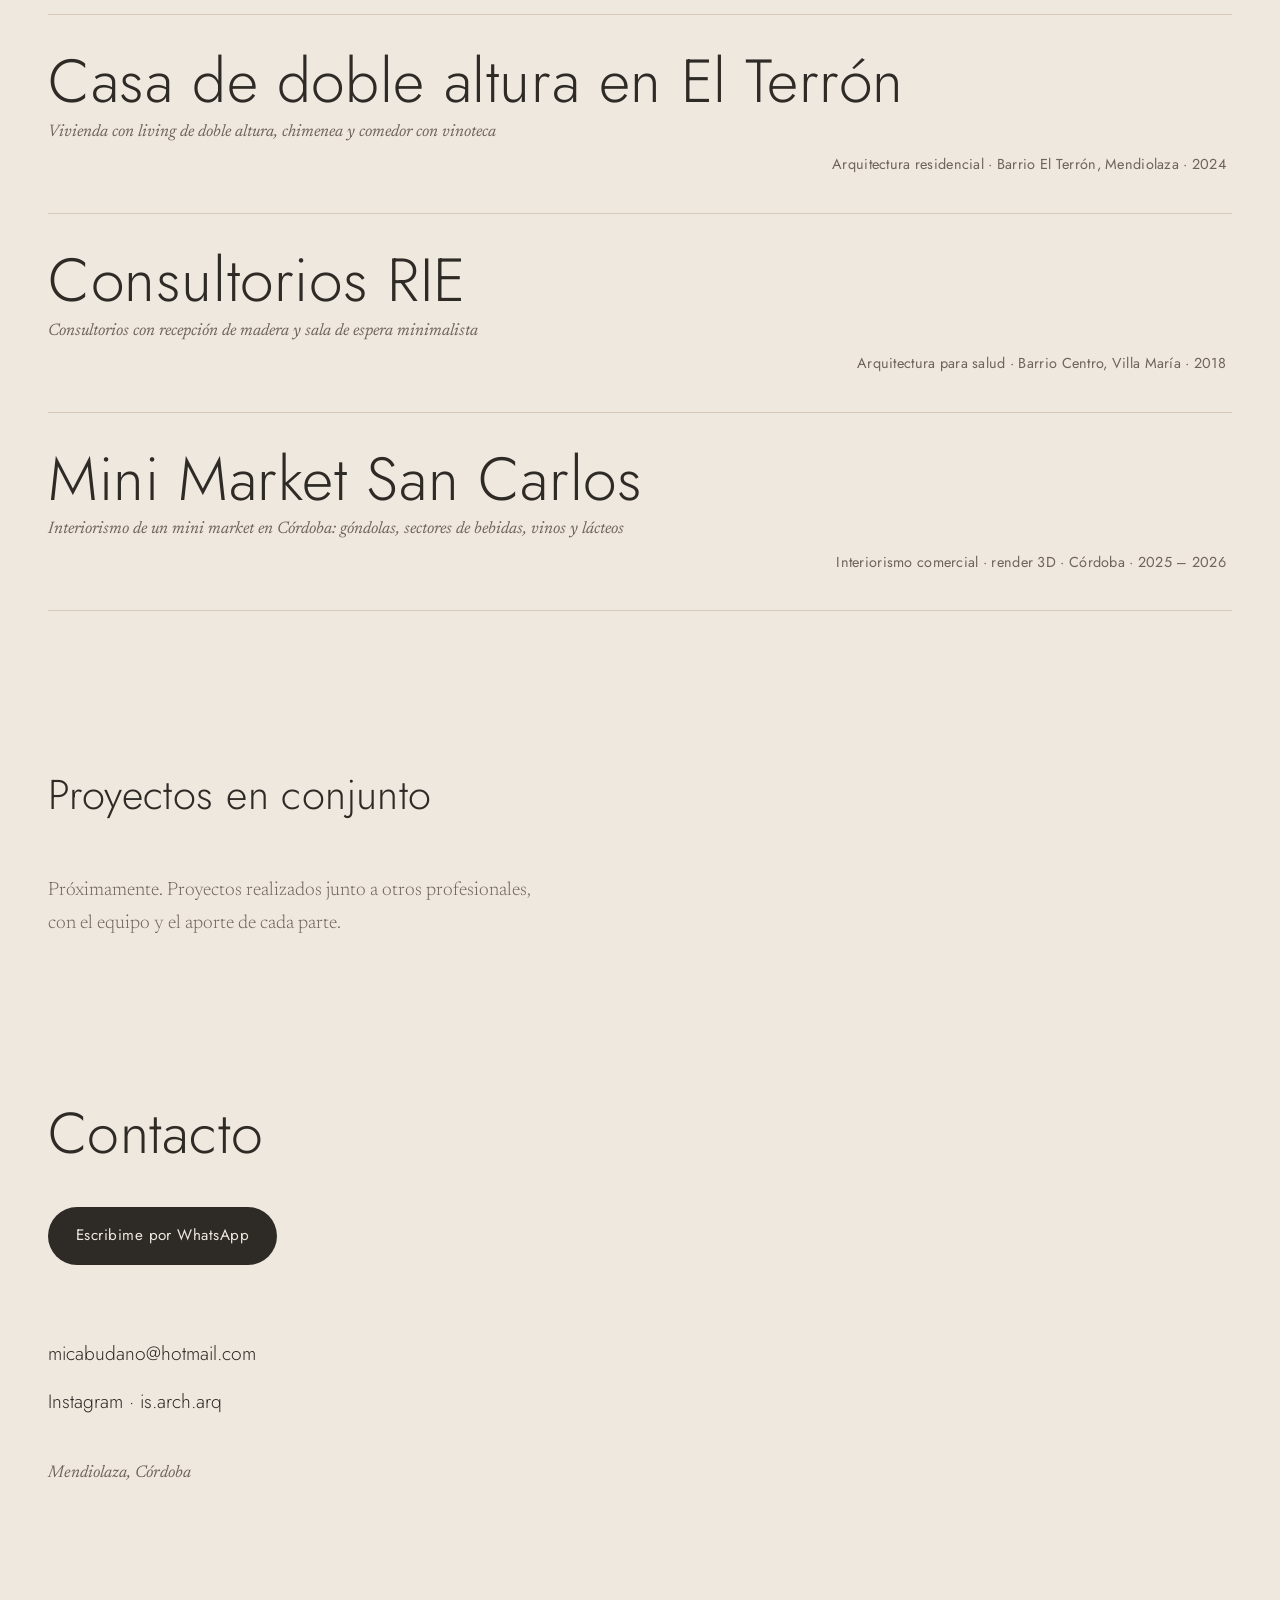
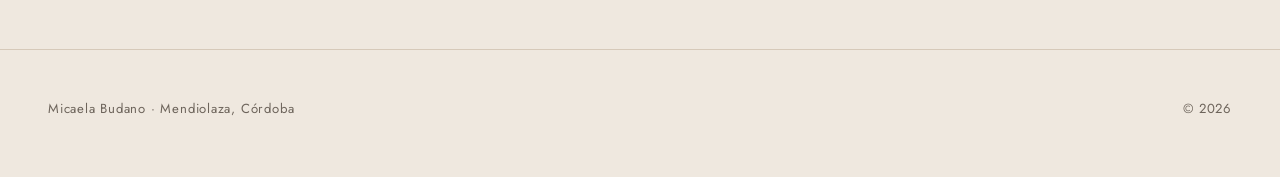
==== commit 131caa9d: "Proyectos: orden destacado (Cuesta Blanca, Jockey Club, piedra en la sierra) y Mini Market al final;" ====
--- a/index.html
+++ b/index.html
@@ -103,13 +103,6 @@
         </a>
       </li>
       <li class="reveal" data-reveal>
-        <a class="index-row" href="proyectos/scm.html" data-thumb="assets/img/scm/thumb.jpg" data-caption="Mini Market San Carlos · Córdoba">
-          <span class="index-title">Mini Market San Carlos</span>
-          <span class="index-sub">Interiorismo de un mini market en Córdoba: góndolas, sectores de bebidas, vinos y lácteos</span>
-          <span class="index-meta">Interiorismo comercial · render 3D · Córdoba · 2025 – 2026</span>
-        </a>
-      </li>
-      <li class="reveal" data-reveal>
         <a class="index-row" href="proyectos/cj.html" data-thumb="assets/img/cj/thumb.jpg" data-caption="Remodelación en Jockey Club · Barrio Jockey Club, Córdoba">
           <span class="index-title">Remodelación en Jockey Club</span>
           <span class="index-sub">Remodelación de vivienda con fachada de piedra, living y dormitorios en madera</span>
@@ -142,6 +135,13 @@
           <span class="index-title">Consultorios RIE</span>
           <span class="index-sub">Consultorios con recepción de madera y sala de espera minimalista</span>
           <span class="index-meta">Arquitectura para salud · Barrio Centro, Villa María · 2018</span>
+        </a>
+      </li>
+      <li class="reveal" data-reveal>
+        <a class="index-row" href="proyectos/scm.html" data-thumb="assets/img/scm/thumb.jpg" data-caption="Mini Market San Carlos · Córdoba">
+          <span class="index-title">Mini Market San Carlos</span>
+          <span class="index-sub">Interiorismo de un mini market en Córdoba: góndolas, sectores de bebidas, vinos y lácteos</span>
+          <span class="index-meta">Interiorismo comercial · render 3D · Córdoba · 2025 – 2026</span>
         </a>
       </li>
     </ul>
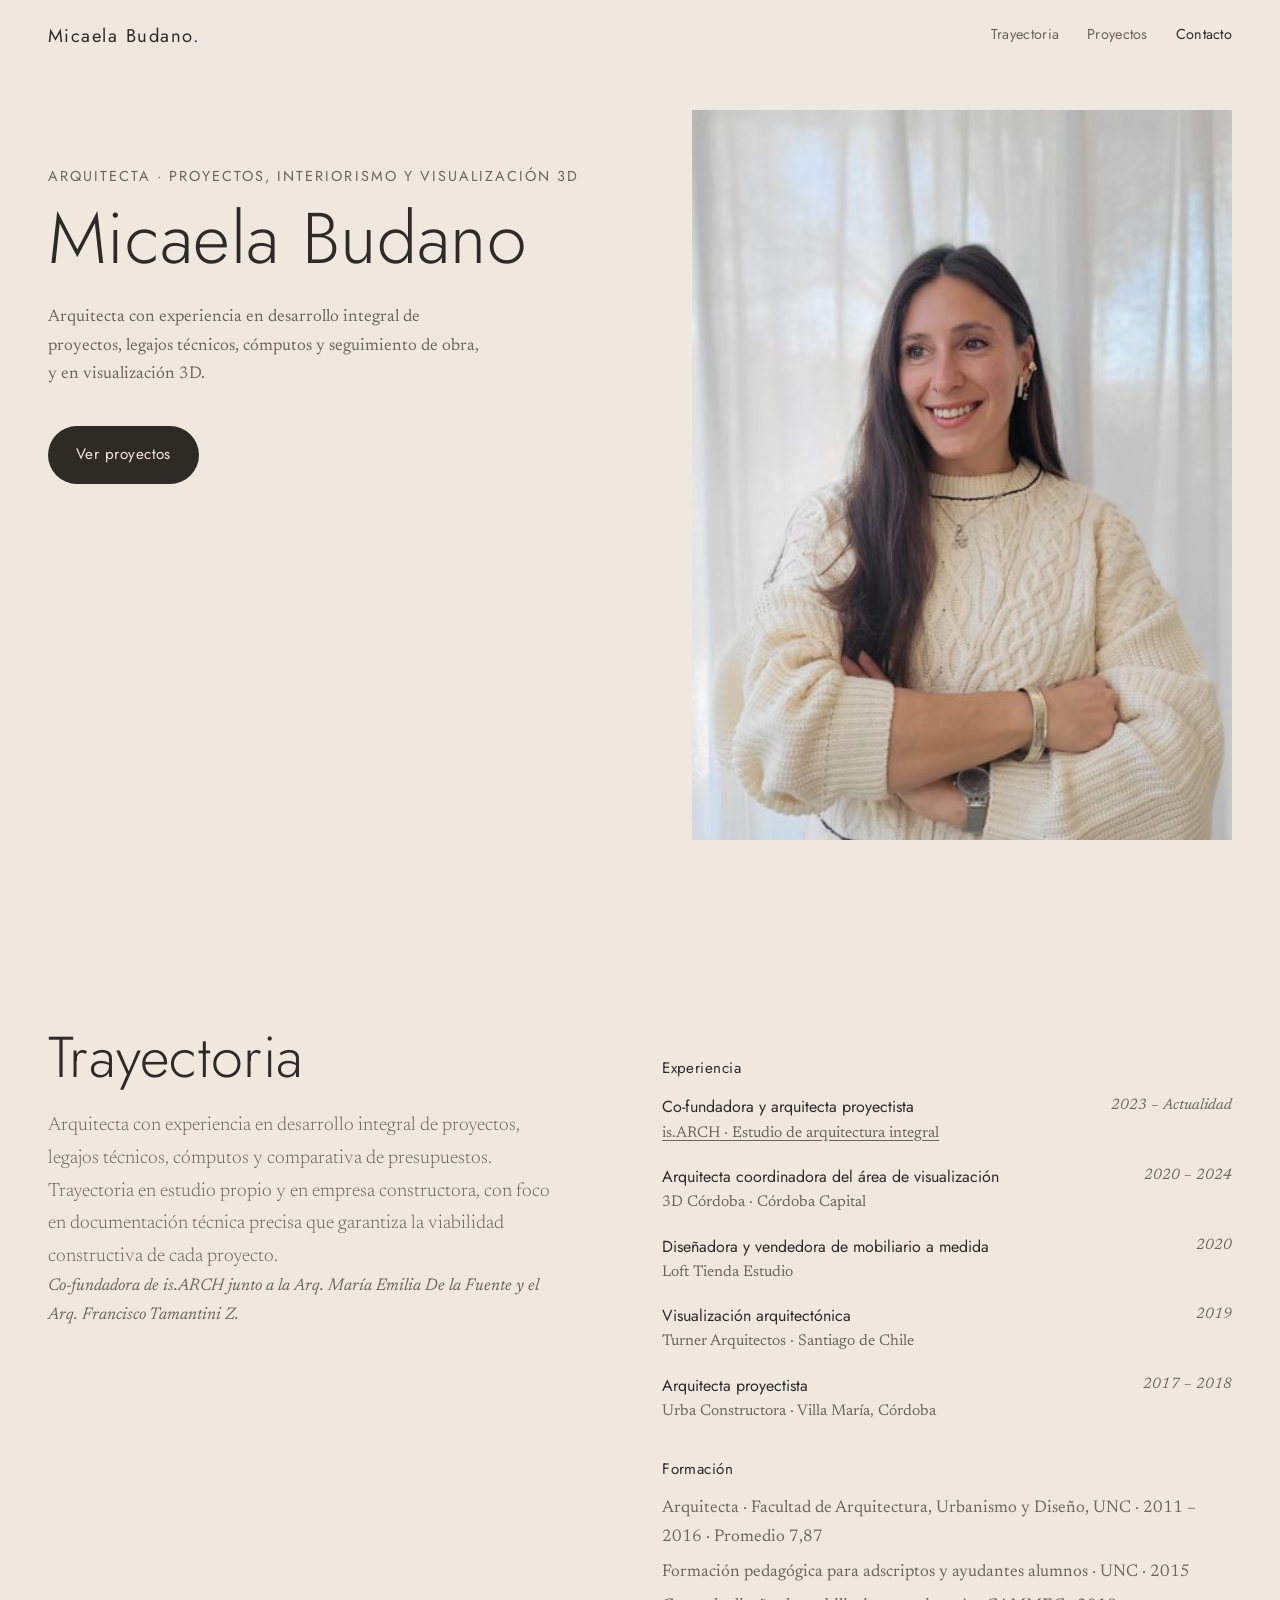
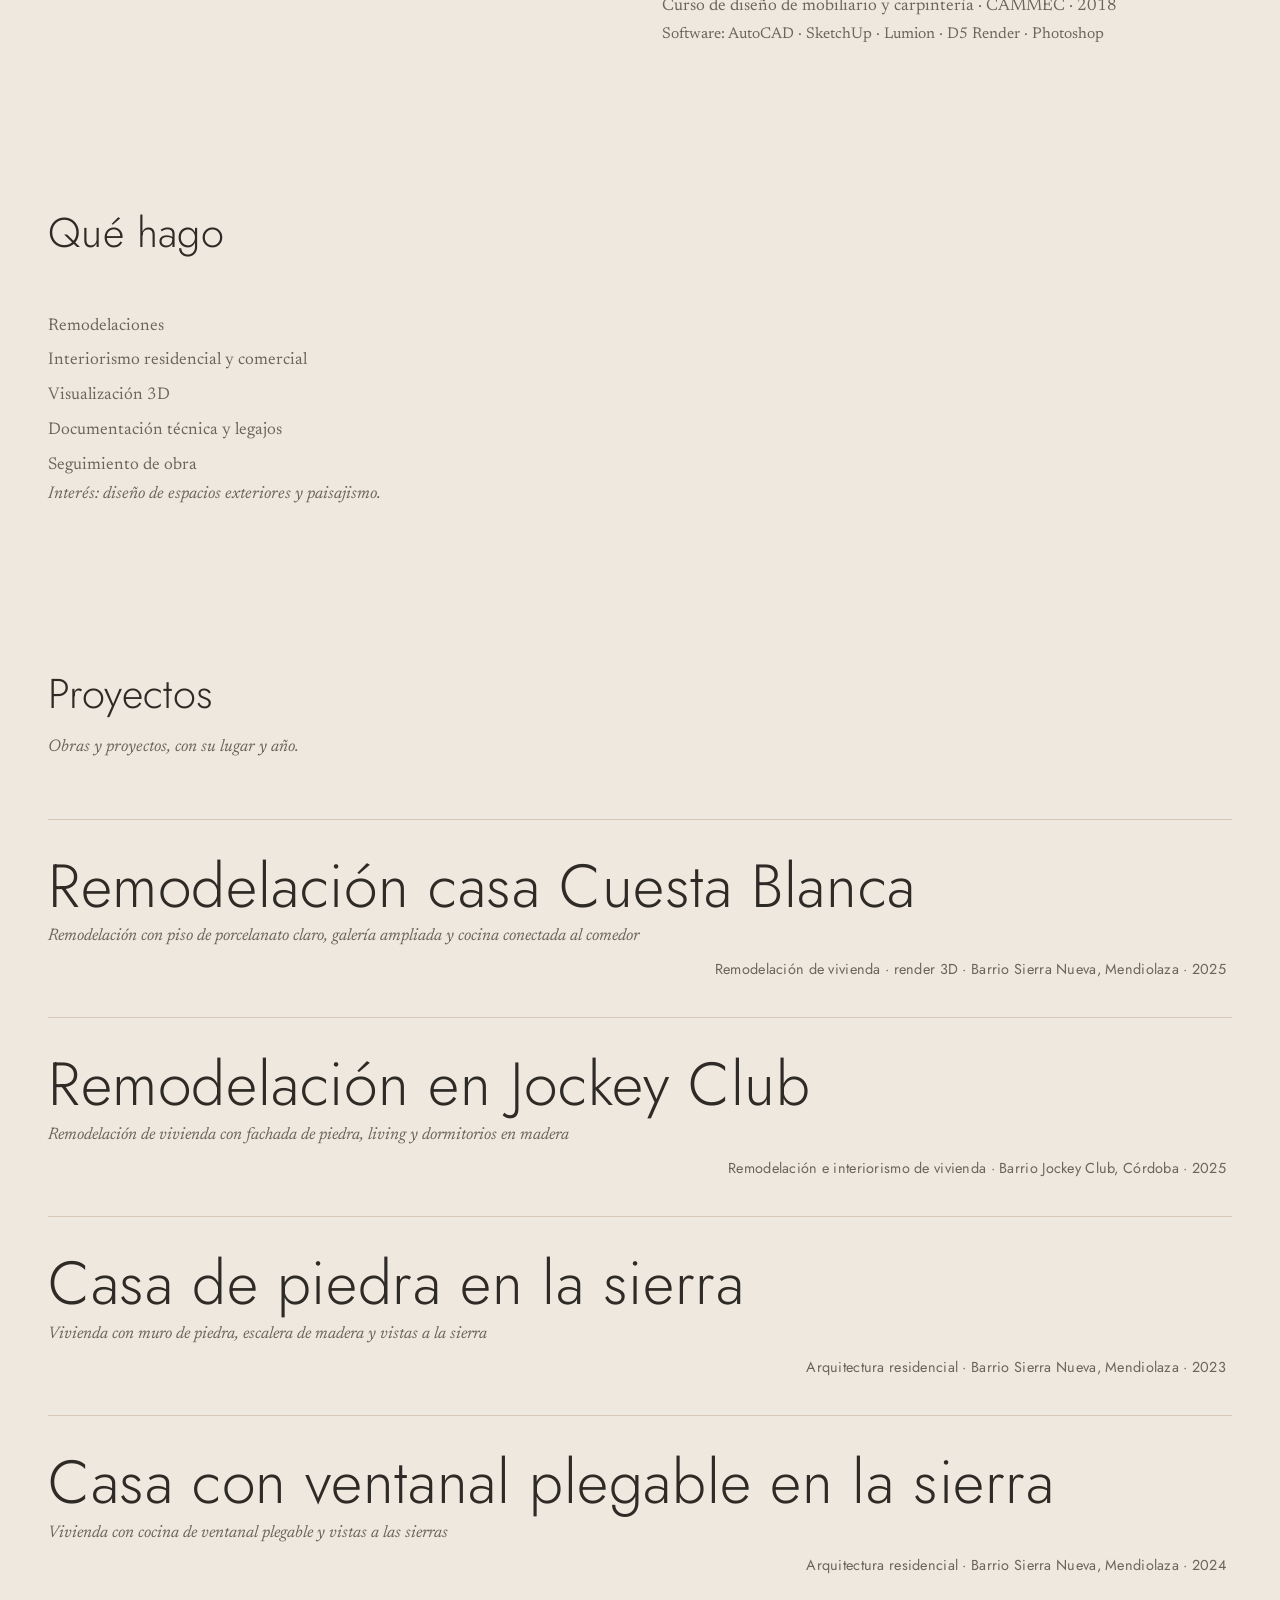
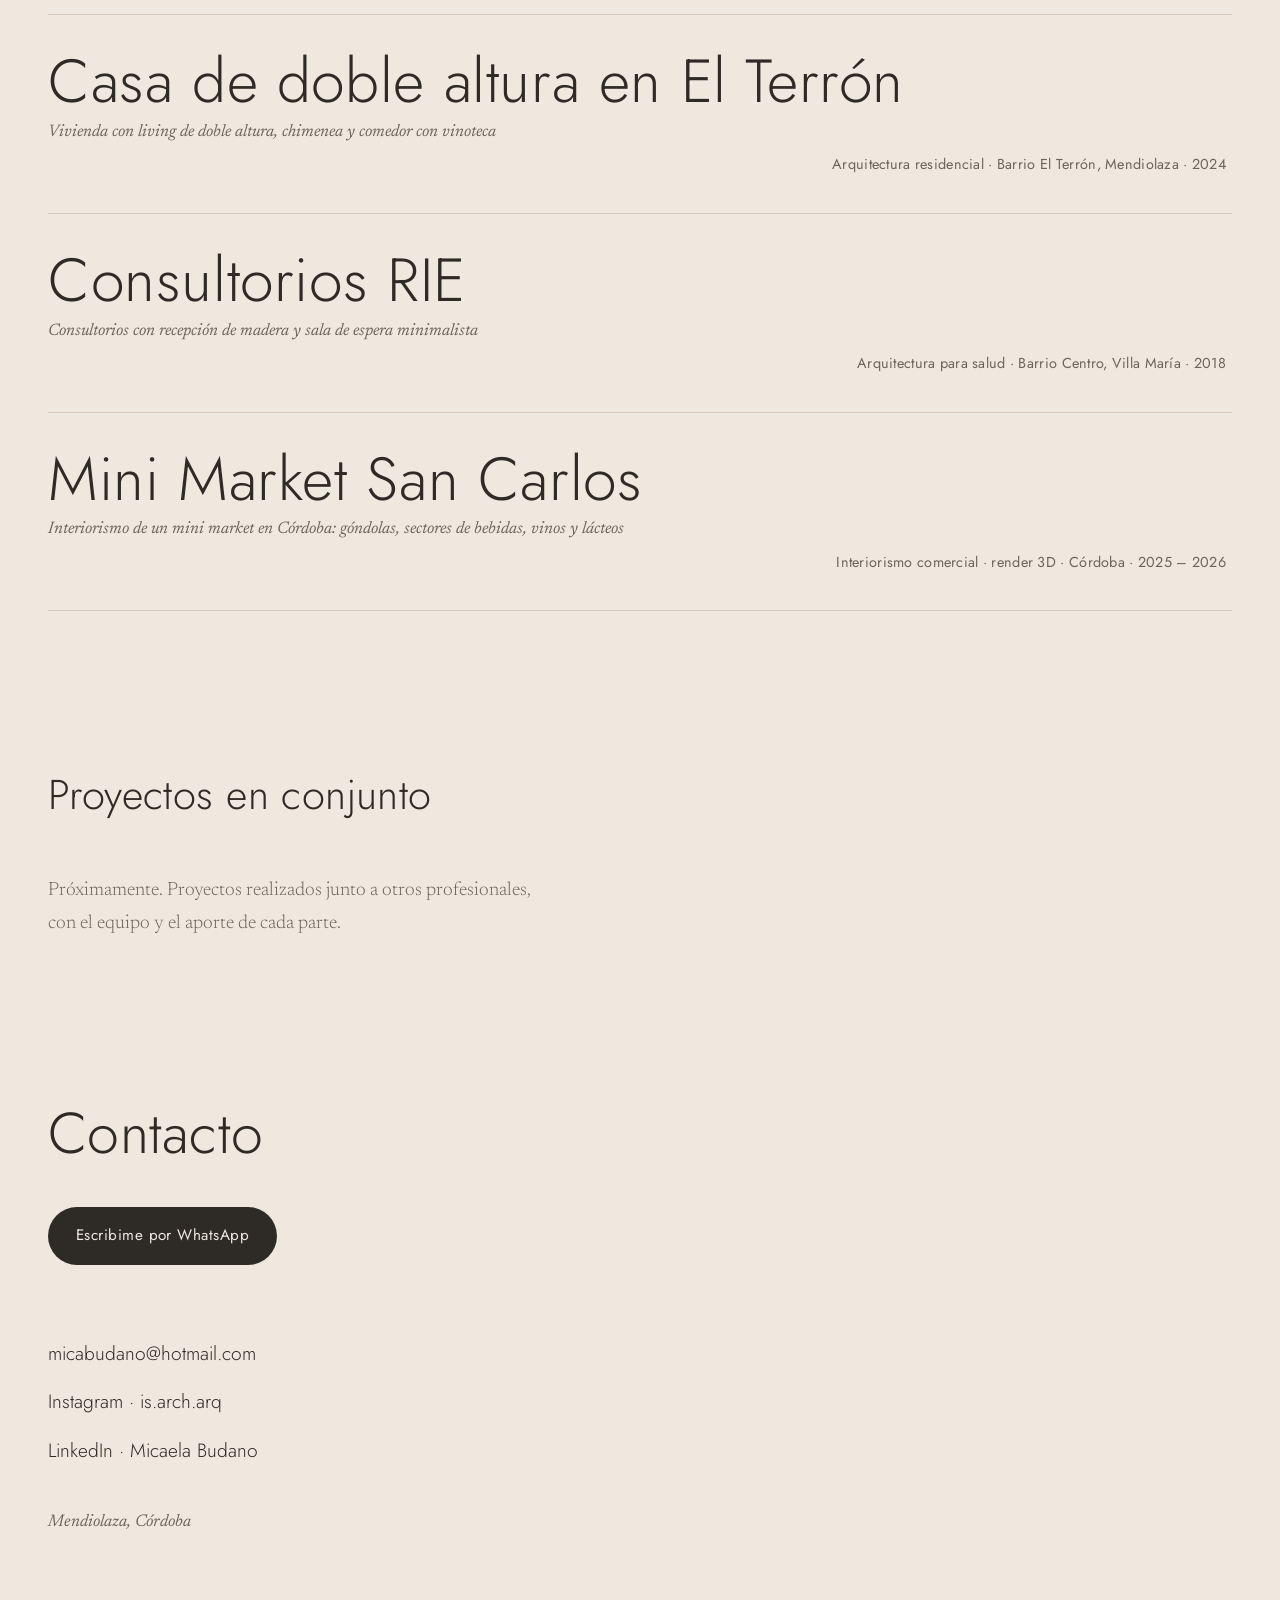
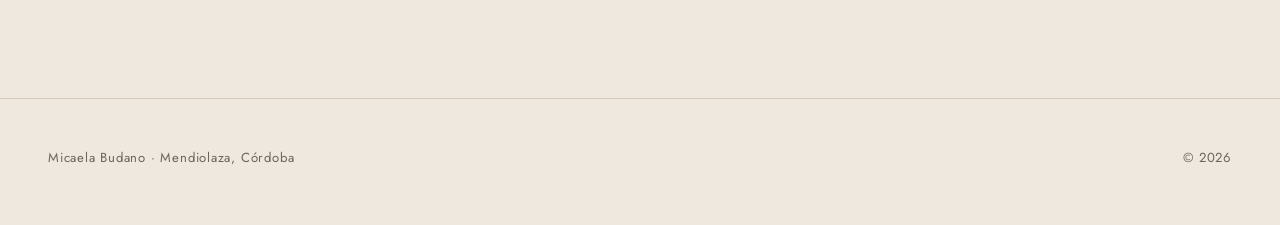
==== commit 86e16db4: "Contacto: enlace a LinkedIn de Micaela Co-Authored-By: Claude Haiku 5.5 <noreply@anthropic.com> Clau" ====
--- a/index.html
+++ b/index.html
@@ -164,6 +164,7 @@
       <ul class="contact-links">
         <li><a href="mailto:micabudano@hotmail.com">micabudano@hotmail.com</a></li>
         <li><a href="https://www.instagram.com/is.arch.arq/" rel="noopener" target="_blank">Instagram · is.arch.arq</a></li>
+        <li><a href="https://www.linkedin.com/in/micaela-budano" rel="noopener" target="_blank">LinkedIn · Micaela Budano</a></li>
       </ul>
       <p class="contact-foot">Mendiolaza, Córdoba</p>
     </div>
